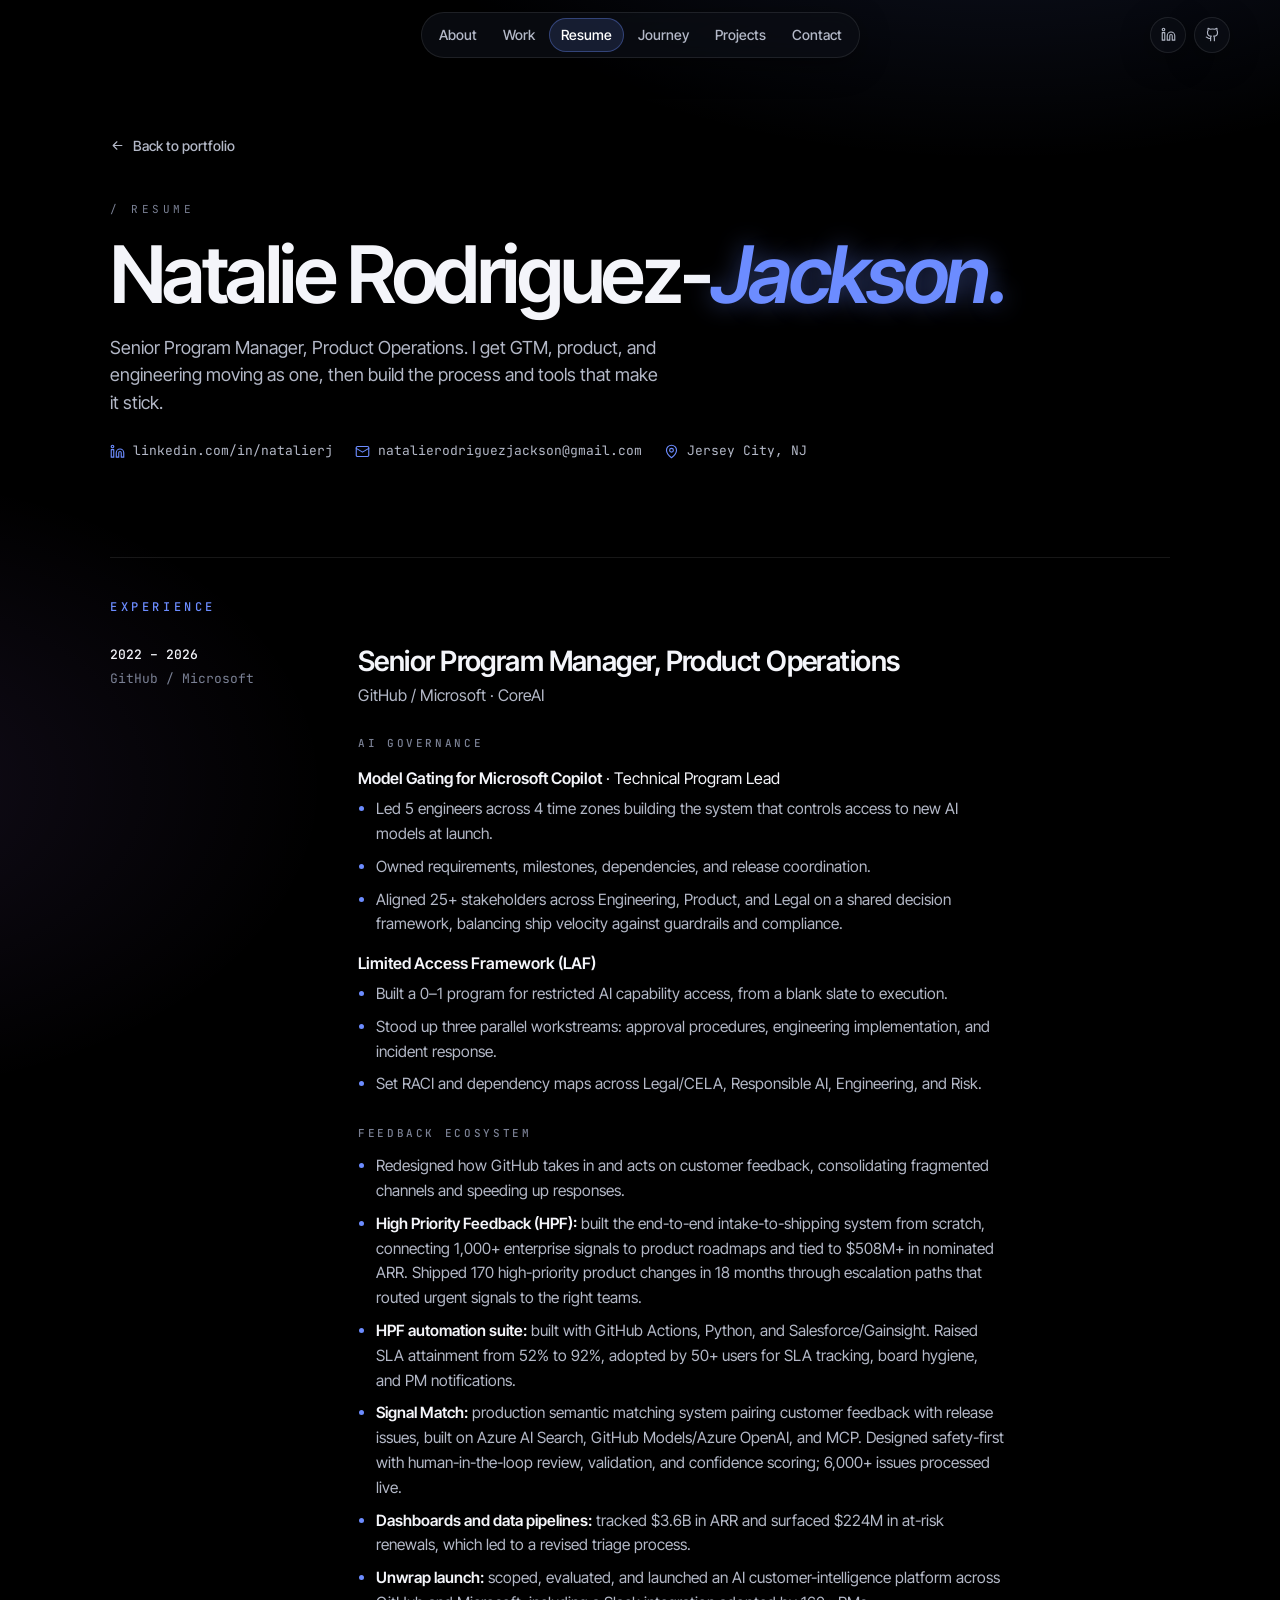
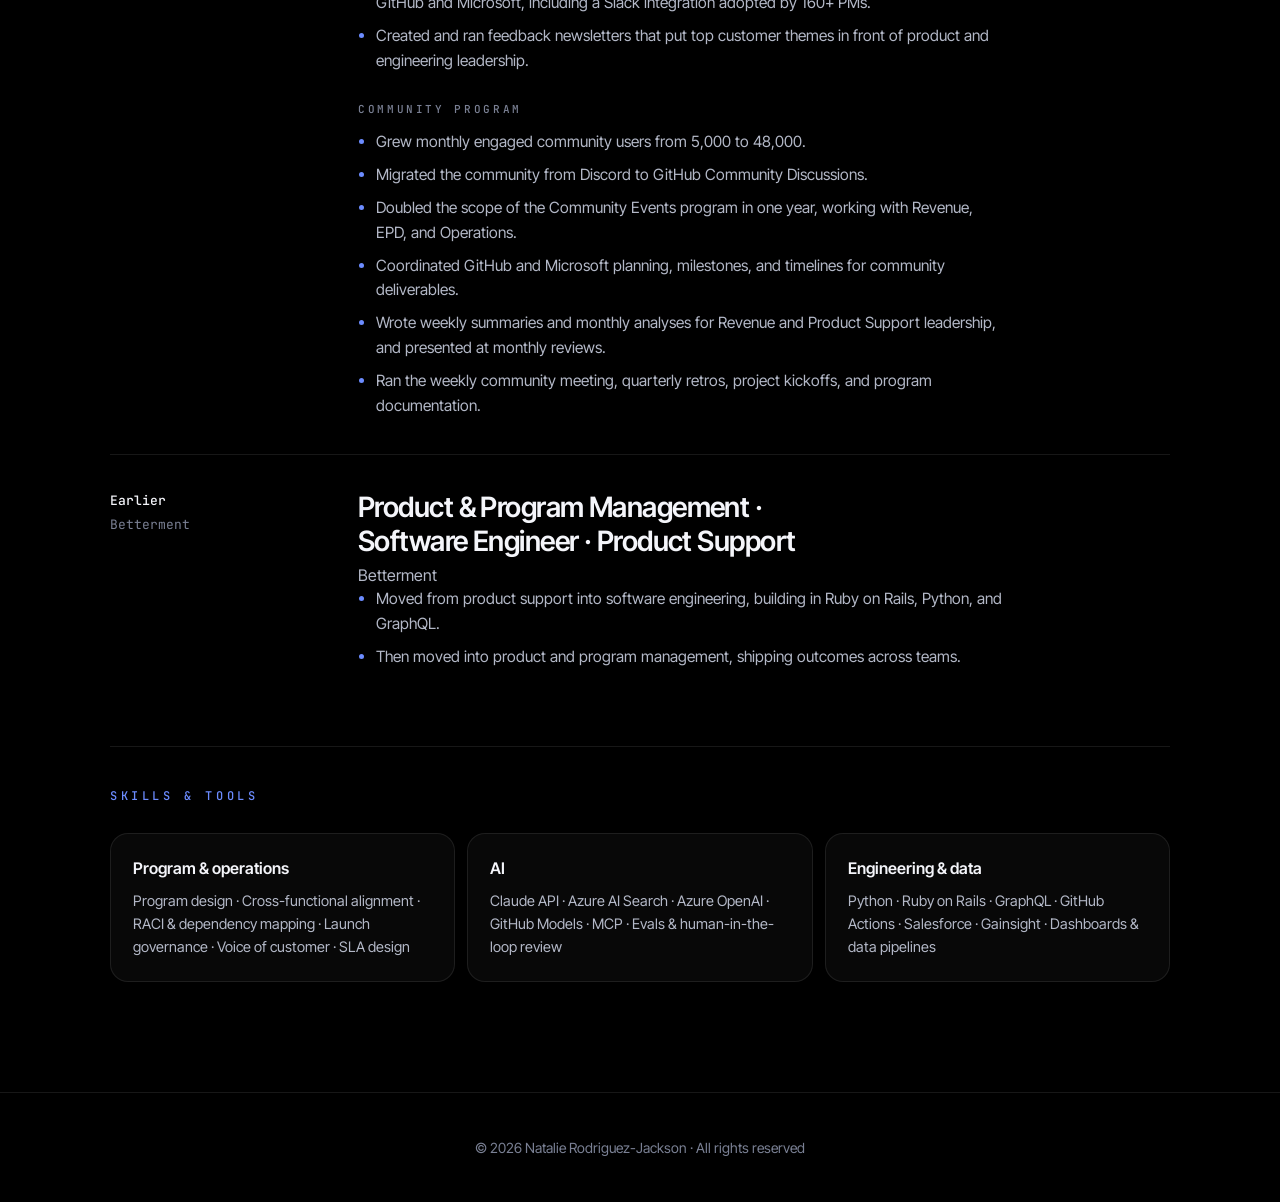
==== resume/index.html @ 5a4e08e5 "Add resume page Co-Authored-By: Claude Opus 5.5 <noreply@anthropic.com>" ====
<!doctype html>
<html lang="en">
<head>
  <meta charset="utf-8">
  <meta name="viewport" content="width=device-width, initial-scale=1, viewport-fit=cover">
  <title>Resume · Natalie Rodriguez-Jackson</title>
  <meta name="description" content="Resume of Natalie Rodriguez-Jackson, Senior Program Manager, Product Operations.">
  <link rel="icon" href="data:image/svg+xml,%3Csvg xmlns='http://www.w3.org/2000/svg' viewBox='0 0 32 32'%3E%3Crect width='32' height='32' rx='8' fill='%230A0A0A'/%3E%3Ctext x='7' y='23' font-family='Arial' font-weight='700' font-size='18' fill='%23fff'%3En%3C/text%3E%3Ccircle cx='24' cy='21' r='2.6' fill='%236C8CFF'/%3E%3C/svg%3E">
  <link rel="preconnect" href="https://fonts.googleapis.com">
  <link rel="preconnect" href="https://fonts.gstatic.com" crossorigin>
  <link rel="stylesheet" href="https://fonts.googleapis.com/css2?family=Inter+Tight:ital,wght@0,400;0,500;0,600;1,500;1,600&family=JetBrains+Mono:wght@400;500&display=swap">
  <link rel="stylesheet" href="../assets/css/site.css?v=12">
</head>
<body>

<header class="top">
  <div class="row">
    <span class="top-spacer" aria-hidden="true"></span>
    <nav class="pill" aria-label="Site">
      <a href="../#about">About</a>
      <a href="../#services">Work</a>
      <a class="on" href="./">Resume</a>
      <a href="../#journey">Journey</a>
      <a href="../writing/">Projects</a>
      <a href="../#contact">Contact</a>
    </nav>
    <div class="socials">
      <a class="circ" href="https://www.linkedin.com/in/natalierj/" target="_blank" rel="noopener" aria-label="LinkedIn"><svg class="i" style="width:15px;height:15px"><use href="#i-li"/></svg></a>
      <a class="circ" href="https://github.com/natalie-jackson" target="_blank" rel="noopener" aria-label="GitHub"><svg class="i" style="width:15px;height:15px"><use href="#i-gh"/></svg></a>
    </div>
  </div>
</header>

<main class="wrap resume">
  <section class="page-head">
    <a class="back" href="../"><svg class="i"><use href="#i-right"/></svg>Back to portfolio</a>
    <span class="eyebrow">/ Resume</span>
    <h1 class="page-title" style="margin-top:18px">Natalie Rodriguez-<em>Jackson.</em></h1>
    <p class="page-sub">Senior Program Manager, Product Operations. I get GTM, product, and engineering moving as one, then build the process and tools that make it stick.</p>
    <div class="rv-contact">
      <a href="https://www.linkedin.com/in/natalierj/" target="_blank" rel="noopener"><svg class="i"><use href="#i-li"/></svg>linkedin.com/in/natalierj</a>
      <span><svg class="i"><use href="#i-mail"/></svg>natalierodriguezjackson@gmail.com</span>
      <span><svg class="i"><use href="#i-pin"/></svg>Jersey City, NJ</span>
    </div>
  </section>

  <section class="rv-sec">
    <h2 class="rv-h">Experience</h2>

    <article class="rv-job">
      <div class="rv-when"><b>2022 – 2026</b><span>GitHub / Microsoft</span></div>
      <div class="rv-body">
        <h3>Senior Program Manager, Product Operations</h3>
        <p class="rv-org">GitHub / Microsoft · CoreAI</p>

        <h4>AI governance</h4>
        <p class="rv-lead"><b>Model Gating for Microsoft Copilot</b> · Technical Program Lead</p>
        <ul>
          <li>Led 5 engineers across 4 time zones building the system that controls access to new AI models at launch.</li>
          <li>Owned requirements, milestones, dependencies, and release coordination.</li>
          <li>Aligned 25+ stakeholders across Engineering, Product, and Legal on a shared decision framework, balancing ship velocity against guardrails and compliance.</li>
        </ul>
        <p class="rv-lead"><b>Limited Access Framework (LAF)</b></p>
        <ul>
          <li>Built a 0–1 program for restricted AI capability access, from a blank slate to execution.</li>
          <li>Stood up three parallel workstreams: approval procedures, engineering implementation, and incident response.</li>
          <li>Set RACI and dependency maps across Legal/CELA, Responsible AI, Engineering, and Risk.</li>
        </ul>

        <h4>Feedback ecosystem</h4>
        <ul>
          <li>Redesigned how GitHub takes in and acts on customer feedback, consolidating fragmented channels and speeding up responses.</li>
          <li><b>High Priority Feedback (HPF):</b> built the end-to-end intake-to-shipping system from scratch, connecting 1,000+ enterprise signals to product roadmaps and tied to $508M+ in nominated ARR. Shipped 170 high-priority product changes in 18 months through escalation paths that routed urgent signals to the right teams.</li>
          <li><b>HPF automation suite:</b> built with GitHub Actions, Python, and Salesforce/Gainsight. Raised SLA attainment from 52% to 92%, adopted by 50+ users for SLA tracking, board hygiene, and PM notifications.</li>
          <li><b>Signal Match:</b> production semantic matching system pairing customer feedback with release issues, built on Azure AI Search, GitHub Models/Azure OpenAI, and MCP. Designed safety-first with human-in-the-loop review, validation, and confidence scoring; 6,000+ issues processed live.</li>
          <li><b>Dashboards and data pipelines:</b> tracked $3.6B in ARR and surfaced $224M in at-risk renewals, which led to a revised triage process.</li>
          <li><b>Unwrap launch:</b> scoped, evaluated, and launched an AI customer-intelligence platform across GitHub and Microsoft, including a Slack integration adopted by 160+ PMs.</li>
          <li>Created and ran feedback newsletters that put top customer themes in front of product and engineering leadership.</li>
        </ul>

        <h4>Community program</h4>
        <ul>
          <li>Grew monthly engaged community users from 5,000 to 48,000.</li>
          <li>Migrated the community from Discord to GitHub Community Discussions.</li>
          <li>Doubled the scope of the Community Events program in one year, working with Revenue, EPD, and Operations.</li>
          <li>Coordinated GitHub and Microsoft planning, milestones, and timelines for community deliverables.</li>
          <li>Wrote weekly summaries and monthly analyses for Revenue and Product Support leadership, and presented at monthly reviews.</li>
          <li>Ran the weekly community meeting, quarterly retros, project kickoffs, and program documentation.</li>
        </ul>
      </div>
    </article>

    <!-- TODO: add dates and details for the Betterment roles -->
    <article class="rv-job">
      <div class="rv-when"><b>Earlier</b><span>Betterment</span></div>
      <div class="rv-body">
        <h3>Product &amp; Program Management · Software Engineer · Product Support</h3>
        <p class="rv-org">Betterment</p>
        <ul>
          <li>Moved from product support into software engineering, building in Ruby on Rails, Python, and GraphQL.</li>
          <li>Then moved into product and program management, shipping outcomes across teams.</li>
        </ul>
      </div>
    </article>
  </section>

  <section class="rv-sec">
    <h2 class="rv-h">Skills &amp; tools</h2>
    <div class="rv-skills">
      <div><h5>Program &amp; operations</h5><p>Program design · Cross-functional alignment · RACI &amp; dependency mapping · Launch governance · Voice of customer · SLA design</p></div>
      <div><h5>AI</h5><p>Claude API · Azure AI Search · Azure OpenAI · GitHub Models · MCP · Evals &amp; human-in-the-loop review</p></div>
      <div><h5>Engineering &amp; data</h5><p>Python · Ruby on Rails · GraphQL · GitHub Actions · Salesforce · Gainsight · Dashboards &amp; data pipelines</p></div>
    </div>
  </section>
</main>

<footer>
  <div class="wrap">
    <span>© 2026 Natalie Rodriguez-Jackson · All rights reserved</span>
  </div>
</footer>

<script src="../assets/js/site.js?v=12"></script>
</body>
</html>
---- assets/css/site.css ----
/* =========================================================
   Natalie Rodriguez-Jackson — portfolio styles
   Look: dark + neon, matching the Journey tunnel. Black page,
   white type, dark glass cards, one neon-blue accent with glow,
   and a faint grid that echoes the tunnel lines.
   ========================================================= */

:root{
  --bg:#000000; --card:rgba(255,255,255,.035); --card-solid:#0B0D14; --ink:#F4F5FA; --ink2:#B3B8C7; --muted:#7A8094; --line:rgba(255,255,255,.09);
  --accent:#6C8CFF; --accent-soft:rgba(108,140,255,.14); --glow:rgba(108,140,255,.45);
  --sans:"Inter Tight", Inter, system-ui, -apple-system, "Segoe UI", sans-serif;
  --mono:"JetBrains Mono", ui-monospace, Menlo, Consolas, monospace;
  color-scheme:dark;
}

*{box-sizing:border-box}
html{scroll-behavior:smooth}
@media (prefers-reduced-motion: reduce){html{scroll-behavior:auto}*{animation:none!important;transition:none!important}}
body{background:var(--bg);color:var(--ink);font-family:var(--sans);font-size:16px;line-height:1.55;margin:0;-webkit-font-smoothing:antialiased}
img{max-width:100%}
[hidden]{display:none!important}
a{color:inherit;text-decoration:none}
a:focus-visible,button:focus-visible,input:focus-visible,textarea:focus-visible{outline:2px solid var(--accent);outline-offset:3px}
h1,h2,h3,h4,h5{margin:0;text-wrap:balance}
p{margin:0}
.wrap{max-width:1124px;margin:0 auto;padding-inline:clamp(16px,4vw,32px)}
.mono{font-family:var(--mono)}
svg.i{width:18px;height:18px;fill:none;stroke:currentColor;stroke-width:1.8;stroke-linecap:round;stroke-linejoin:round;flex:none}

/* ---------- Nav ---------- */
.top{position:fixed;inset-inline:0;top:0;z-index:50;padding-top:calc(env(safe-area-inset-top,0px) + 12px);pointer-events:none}
.top .row{max-width:1260px;margin:0 auto;padding-inline:clamp(16px,4vw,40px);display:flex;align-items:center;justify-content:space-between;gap:16px}
.top .row>*{pointer-events:auto}
.top-spacer{width:80px;flex:none}
.logo{font-weight:600;font-size:18px;letter-spacing:-.03em}
.logo b{color:var(--accent)}
.pill{display:flex;gap:2px;background:var(--card);border:1px solid var(--line);border-radius:999px;padding:5px;box-shadow:0 4px 18px rgba(0,0,0,.04)}
.pill a{font-size:14px;font-weight:500;color:var(--ink2);padding:6px 12px;border-radius:999px;transition:background .2s,color .2s}
.pill a:hover,.pill a.on{background:var(--accent-soft);color:var(--accent)}
.socials{display:flex;gap:8px}
.circ{width:36px;height:36px;border-radius:50%;background:var(--card);border:1px solid var(--line);display:grid;place-items:center;color:var(--ink2)}
.circ:hover{color:var(--accent)}
@media (max-width:900px){.pill{display:none}}

/* ---------- Hero ---------- */
.hero{padding-top:clamp(120px,16vh,170px);padding-bottom:clamp(64px,10vw,110px)}
.hero-meta{display:flex;justify-content:space-between;align-items:center;gap:12px;margin-bottom:clamp(28px,5vw,48px)}
.eyebrow{font-family:var(--mono);font-size:11px;letter-spacing:.32em;text-transform:uppercase;color:var(--muted)}
.chip{display:inline-flex;align-items:center;gap:8px;font-family:var(--mono);font-size:11px;color:var(--ink2);background:var(--card);border:1px solid var(--line);border-radius:999px;padding:6px 12px;font-variant-numeric:tabular-nums}
.chip .d{width:7px;height:7px;border-radius:50%;background:var(--accent)}
.hero-grid{display:grid;grid-template-columns:1fr 240px;gap:40px;align-items:center}
.hero-grid>*{min-width:0}
.big{font-weight:600;font-size:clamp(22px,6.4vw,84px);line-height:1;letter-spacing:-.045em;white-space:nowrap;margin-bottom:clamp(28px,4vw,48px)}
.big .dot{color:var(--accent)}
.lede{font-size:clamp(18px,1.7vw,21px);color:var(--ink2);max-width:44ch}
.lede u{text-decoration-color:var(--accent);text-decoration-thickness:2px;text-underline-offset:4px;color:var(--ink);font-weight:500}
.code{font-family:var(--mono);font-size:.8em;color:var(--accent);background:var(--accent-soft);border-radius:6px;padding:2px 7px}
.quote{font-style:italic;color:var(--muted);margin-top:20px;font-size:15px}
.ctas{display:flex;flex-wrap:wrap;gap:10px;margin-top:32px}
.btn{display:inline-flex;align-items:center;gap:8px;font:500 14px var(--sans);padding:12px 22px;border-radius:999px;border:1px solid var(--line);background:var(--card);color:var(--ink);cursor:pointer;transition:transform .2s,box-shadow .2s}
.btn:hover{transform:translateY(-2px)}
.btn.or{background:var(--accent);border-color:var(--accent);color:#fff;box-shadow:0 8px 22px var(--glow)}
.btn svg.i{width:15px;height:15px}

/* Photo: shows assets/img/headshot.jpg, or a placeholder if it's missing */
.photo{position:relative;border-radius:22px;overflow:hidden;background:#0E1018;border:1px solid var(--line);aspect-ratio:4/5;max-width:100%;display:grid;place-items:center;box-shadow:0 20px 50px rgba(0,0,0,.08)}
.photo img{position:absolute;inset:0;width:100%;height:100%;object-fit:cover;display:block}
.photo .ph{display:grid;justify-items:center;gap:8px;color:var(--muted);font-family:var(--mono);font-size:11px;letter-spacing:.08em;text-transform:uppercase;text-align:center;padding:16px}
.photo .ph svg{width:34px;height:34px;stroke-width:1.4}
.hero .photo{transform:rotate(2deg)}
.photo-wrap{position:relative}
.tagloc{position:absolute;left:-10px;bottom:16px;font-family:var(--mono);font-size:11px;color:var(--muted);background:var(--card);border:1px solid var(--line);border-radius:10px;padding:7px 11px;box-shadow:0 6px 16px rgba(0,0,0,.06);transform:rotate(-2deg)}
.tagloc b{color:var(--ink);font-weight:500}
@media (max-width:760px){.hero-grid{grid-template-columns:1fr}.hero .photo-wrap{max-width:220px}}

/* ---------- Company strip ---------- */
.strip{border-top:1px solid var(--line);border-bottom:1px solid var(--line);padding-block:26px}
.strip .wrap{display:grid;grid-template-columns:auto 1fr;gap:32px;align-items:center}
.strip .cos{display:flex;flex-wrap:wrap;gap:16px 44px;align-items:flex-end}
.co{display:grid;gap:2px}
.co .n{font-weight:600;font-size:clamp(24px,3vw,34px);letter-spacing:-.03em;line-height:1}
.co .t{font-family:var(--mono);font-size:10px;letter-spacing:.14em;text-transform:uppercase;color:var(--accent);min-height:14px}
@media (max-width:640px){.strip .wrap{grid-template-columns:1fr;gap:14px}}

/* ---------- Section scaffolding ---------- */
section.sec{padding-block:clamp(72px,10vw,120px)}
.shead{display:flex;align-items:center;gap:16px;padding-bottom:14px;border-bottom:1px solid var(--line);margin-bottom:28px}
.shead span{font-family:var(--mono);font-size:11px;letter-spacing:.3em;text-transform:uppercase;white-space:nowrap}
.shead span i{font-style:normal;color:var(--muted);letter-spacing:.1em}
.shead::after{content:"";flex:1;height:1px;background:var(--line)}
.h2{font-weight:600;font-size:clamp(36px,5vw,60px);line-height:1.02;letter-spacing:-.035em;max-width:16ch;margin-bottom:clamp(32px,5vw,52px)}
.h2 em{color:var(--accent);font-style:italic}
.card{background:var(--card);border:1px solid var(--line);border-radius:22px}

/* ---------- About ---------- */
.typer{font-weight:600;font-size:clamp(40px,6vw,64px);letter-spacing:-.035em;line-height:1.05;margin-bottom:clamp(28px,4vw,44px);min-height:1.1em}
.typer .w{color:var(--accent)}
.typer .caret{display:inline-block;width:3px;height:.9em;background:var(--accent);opacity:.6;margin-left:4px;vertical-align:-.08em;animation:blink 1s steps(1) infinite}
@keyframes blink{50%{opacity:0}}
.about{display:grid;grid-template-columns:minmax(0,364px) 1fr;gap:16px}
.about>*{min-width:0}
.about .pcard{padding:14px}
.about .pcard .photo{aspect-ratio:3/4;box-shadow:none;border-radius:16px;height:100%}
.about .right{display:grid;gap:16px;grid-template-rows:1fr auto}
.hello{padding:clamp(24px,3vw,36px);display:grid;gap:20px;align-content:start}
.hello p{font-size:clamp(18px,1.9vw,24px);color:var(--ink2);line-height:1.45}
.duo{display:grid;grid-template-columns:1fr 1fr;gap:16px}
.mini{padding:22px 24px;display:grid;gap:4px}
.mini .k{font-family:var(--mono);font-size:11px;letter-spacing:.3em;text-transform:uppercase;color:var(--muted);margin-bottom:10px}
.mini .ic{color:var(--muted);margin-bottom:10px}
.mini h4{font-size:22px;font-weight:600;letter-spacing:-.02em}
.mini p{font-size:14px;color:var(--muted)}
@media (max-width:800px){.about{grid-template-columns:1fr}.about .pcard{max-width:340px}}
@media (max-width:480px){.duo{grid-template-columns:1fr}}

/* ---------- Highlights ---------- */
.stats{display:grid;grid-template-columns:repeat(4,minmax(0,1fr));gap:12px}
.stat{padding:28px 26px 30px}
.stat .n{font-weight:600;font-size:clamp(32px,3.1vw,46px);white-space:nowrap;letter-spacing:-.05em;line-height:1;margin-bottom:24px;font-variant-numeric:tabular-nums}
.stat h5{font-size:15px;font-weight:500;letter-spacing:0;margin-bottom:4px}
.stat p{font-size:13.5px;color:var(--muted)}
@media (max-width:900px){.stats{grid-template-columns:repeat(2,minmax(0,1fr))}}
@media (max-width:460px){.stats{grid-template-columns:1fr}}

/* ---------- What I offer ---------- */
.grid3{display:grid;grid-template-columns:repeat(3,1fr);gap:12px}
.svc{padding:28px;display:grid;gap:12px;align-content:start;transition:transform .25s,box-shadow .25s}
.svc:hover{transform:translateY(-4px);box-shadow:0 18px 40px rgba(0,0,0,.06)}
.svc .tp{display:flex;justify-content:space-between;align-items:flex-start;margin-bottom:22px}
.ico{width:44px;height:44px;border-radius:12px;background:var(--accent-soft);color:var(--accent);display:grid;place-items:center}
.svc .num{font-family:var(--mono);font-size:12px;color:var(--muted)}
.svc h5{font-size:20px;font-weight:600;letter-spacing:-.02em}
.svc p{font-size:15px;color:var(--ink2)}
@media (max-width:900px){.grid3{grid-template-columns:1fr 1fr}}
@media (max-width:580px){.grid3{grid-template-columns:1fr}}

/* ---------- Expertise ---------- */
.skillbox{padding:clamp(22px,3vw,40px)}
.tabs{display:flex;flex-wrap:wrap;gap:8px;margin-bottom:28px}
.tabs button{font:500 14px var(--sans);padding:9px 16px;border-radius:999px;border:1px solid var(--line);background:var(--card);color:var(--ink);cursor:pointer}
.tabs button[aria-selected="true"]{background:var(--accent);border-color:var(--accent);color:#fff;box-shadow:0 6px 16px var(--glow)}
.bars{display:grid;grid-template-columns:1fr 1fr;gap:26px 48px}
.bar .l{display:flex;justify-content:space-between;align-items:baseline;margin-bottom:10px}
.bar .l span{font-size:16px}
.bar .l b{font-family:var(--mono);font-size:12px;font-weight:400;color:var(--muted)}
.bar .t{height:4px;border-radius:4px;background:rgba(255,255,255,.08);overflow:hidden}
.bar .f{height:100%;background:var(--accent);border-radius:4px;width:0;transition:width 1s cubic-bezier(.2,.8,.2,1)}
@media (max-width:640px){.bars{grid-template-columns:1fr}}

/* ---------- Journey tunnel ---------- */
.journey{position:relative;height:600vh;background:#000;color:#fff;--jc:#5C89FF}
.stage{position:sticky;top:0;height:100vh;height:100dvh;overflow:hidden}
.stage canvas{position:absolute;inset:0;width:100%;height:100%;display:block}
.jhud{position:absolute;inset-inline:0;top:calc(env(safe-area-inset-top,0px) + 70px);padding-inline:clamp(16px,2.5vw,32px);display:flex;justify-content:space-between;align-items:flex-start;gap:16px;z-index:2}
.jhud .l .a{font-family:var(--mono);font-size:11px;letter-spacing:.32em;text-transform:uppercase;color:rgba(255,255,255,.6)}
.jhud .l .b{font-family:var(--mono);font-size:11px;letter-spacing:.24em;text-transform:uppercase;color:var(--jc);margin-top:6px;transition:color .5s}
.jhud .r{text-align:right;font-family:var(--mono)}
.jhud .r .a{font-size:11px;letter-spacing:.32em;color:rgba(255,255,255,.6)}
.jhud .r .b{font-size:20px;color:var(--jc);transition:color .5s;font-variant-numeric:tabular-nums}
.jhud .r .b i{font-style:normal;color:rgba(255,255,255,.4)}
.prog{position:absolute;inset-inline:clamp(16px,2.5vw,32px);top:calc(env(safe-area-inset-top,0px) + 128px);display:flex;gap:4px;z-index:2}
.prog span{flex:1;height:2px;background:rgba(255,255,255,.12);border-radius:2px;overflow:hidden}
.prog span i{display:block;height:100%;width:0;background:var(--jc);transition:background .5s}
.chap{position:absolute;inset:0;display:grid;place-items:center;text-align:center;padding:120px 20px 80px;z-index:2;pointer-events:none}
.chap .in{opacity:0;transform:translateY(24px) scale(.97);transition:opacity .6s,transform .6s;display:grid;justify-items:center;gap:14px;max-width:760px}
.chap.on .in{opacity:1;transform:none;pointer-events:auto}
.chap .when{font-family:var(--mono);font-size:12px;letter-spacing:.32em;text-transform:uppercase;color:var(--jc)}
.chap h3{font-weight:600;font-size:clamp(48px,10vw,120px);line-height:.95;letter-spacing:-.045em;text-shadow:0 0 40px rgba(0,0,0,.6)}
.chap .role{font-size:clamp(18px,2.4vw,26px);font-weight:500;color:rgba(255,255,255,.92)}
.chap .meta{display:flex;gap:12px;align-items:center;font-size:14px;color:rgba(255,255,255,.65)}
.chap .desc{font-size:16px;color:rgba(255,255,255,.85);max-width:56ch}
.chap .tg{display:flex;flex-wrap:wrap;justify-content:center;gap:6px}
.chap .tg span{font-family:var(--mono);font-size:11px;color:var(--jc);border:1px solid var(--jc);border-radius:999px;padding:3px 10px;background:rgba(0,0,0,.4)}
.hint{position:absolute;left:50%;bottom:28px;transform:translateX(-50%);font-family:var(--mono);font-size:11px;letter-spacing:.4em;color:rgba(255,255,255,.4);z-index:2;text-align:center}
.jump{position:absolute;right:clamp(16px,2vw,24px);bottom:90px;z-index:3;display:grid;gap:6px;justify-items:end}
.jump .h{font-family:var(--mono);font-size:10px;letter-spacing:.3em;color:rgba(255,255,255,.45);margin-bottom:4px}
.jump button{all:unset;cursor:pointer;display:flex;align-items:center;gap:8px;font-family:var(--mono);font-size:11px;color:rgba(255,255,255,.45)}
.jump button::after{content:"";width:14px;height:1px;background:currentColor;transition:width .3s}
.jump button.on{color:#fff}
.jump button.on::after{width:28px;background:var(--jc)}
.jump button:focus-visible{outline:1px solid var(--jc);outline-offset:3px}
@media (max-width:640px){.jump{display:none}}

/* ---------- Writing & Lab ---------- */
.wtop{display:flex;justify-content:space-between;align-items:flex-end;gap:20px;flex-wrap:wrap;margin-bottom:28px}
.wtop .h2{margin-bottom:0}
.wtop .tabs{margin-bottom:0}
.posts{display:grid;grid-template-columns:repeat(3,1fr);gap:12px}
.post{padding:26px;display:flex;flex-direction:column;gap:14px;min-height:260px;transition:transform .25s,box-shadow .25s}
a.post:hover{transform:translateY(-4px);box-shadow:0 18px 40px rgba(0,0,0,.06)}
a.post:hover .go{background:var(--accent);color:#fff;border-color:var(--accent)}
.post .tp{display:flex;justify-content:space-between;align-items:center;gap:10px}
.kind{font-family:var(--mono);font-size:11px;letter-spacing:.14em;text-transform:uppercase;color:var(--accent);background:var(--accent-soft);border-radius:999px;padding:4px 10px}
.post .date{font-family:var(--mono);font-size:11px;color:var(--muted)}
.post h5{font-size:21px;font-weight:600;letter-spacing:-.02em;line-height:1.2}
.post p{font-size:15px;color:var(--ink2);flex:1}
.post .bt{display:flex;justify-content:space-between;align-items:center;gap:10px;padding-top:14px;border-top:1px solid var(--line)}
.post .meta{display:flex;gap:8px;align-items:center;font-family:var(--mono);font-size:11px;color:var(--muted)}
.live{display:inline-flex;align-items:center;gap:6px;color:#1F8A55}
.live::before{content:"";width:6px;height:6px;border-radius:50%;background:#2E9E62;box-shadow:0 0 0 3px rgba(46,158,98,.18)}
.go{width:34px;height:34px;border-radius:50%;border:1px solid var(--line);display:grid;place-items:center;transition:background .2s,color .2s}
.go svg.i{width:14px;height:14px}
.post.soon{background:transparent;border-style:dashed}
.post.soon h5{color:var(--ink2)}
.post.soon .kind{background:transparent;border:1px solid var(--line);color:var(--muted)}
.wmore{display:flex;justify-content:flex-end;margin-top:20px}
.wmore a{font-weight:500;font-size:15px;display:inline-flex;align-items:center;gap:6px;border-bottom:1px solid var(--accent);padding-bottom:2px}
.empty{padding:32px;text-align:center;color:var(--muted);grid-column:1/-1}
@media (max-width:900px){.posts{grid-template-columns:1fr 1fr}}
@media (max-width:580px){.posts{grid-template-columns:1fr}}

/* ---------- Hobbies ---------- */
.hob{display:grid;grid-template-columns:repeat(4,1fr);gap:12px}
.hb{padding:24px;display:grid;gap:10px;align-content:start;transition:transform .25s}
.hb .ic{color:var(--muted);margin-bottom:12px}
.hb span{font-size:17px;font-weight:600;letter-spacing:-.01em}
.hb p{font-size:14px;color:var(--ink2);line-height:1.55}
.hb p em{color:var(--ink)}
.hb:hover{transform:translateY(-3px)}
.hb:hover .ic{color:var(--accent)}
@media (max-width:760px){.hob{grid-template-columns:1fr 1fr}}

/* ---------- Contact ---------- */
.ctop{font-weight:600;font-size:clamp(44px,7vw,84px);letter-spacing:-.045em;line-height:1;margin-bottom:18px}
.ctop em{color:var(--accent);font-style:italic}
.csub{font-size:17px;color:var(--ink2);margin-bottom:clamp(32px,4vw,48px)}
.grid2{display:grid;grid-template-columns:repeat(2,1fr);gap:12px}
@media (max-width:640px){.grid2{grid-template-columns:1fr}}
.cc{padding:24px 26px;display:grid;gap:4px;align-content:start}
.cc .tp{display:flex;justify-content:space-between;color:var(--muted);margin-bottom:22px}
.cc .tp .mono{font-size:12px}
.cc h5{font-size:18px;font-weight:600;letter-spacing:-.01em}
.cc small{font-size:12px;color:var(--muted)}
.cc .v{font-family:var(--mono);font-size:clamp(12px,1.25vw,15px);white-space:nowrap;margin-top:12px;overflow-wrap:anywhere;display:flex;gap:10px;align-items:center;justify-content:space-between}
.cc .v button{flex:none;white-space:nowrap;font:500 11px var(--sans);border:1px solid var(--line);border-radius:999px;padding:4px 10px;background:var(--card);cursor:pointer;color:var(--ink2)}
.cc .v button:hover{color:var(--accent)}
.form{margin-top:16px;padding:clamp(20px,3vw,40px);display:grid;gap:12px}
.form .two{display:grid;grid-template-columns:1fr 1fr;gap:12px}
.form input,.form textarea{width:100%;font:15px var(--sans);color:var(--ink);background:rgba(255,255,255,.04);border:1px solid var(--line);border-radius:12px;padding:13px 16px}
.form textarea{min-height:140px;resize:vertical}
.form .act{display:flex;justify-content:space-between;align-items:center;gap:12px;flex-wrap:wrap}
.form .msg{font-size:14px;color:var(--muted)}
@media (max-width:560px){.form .two{grid-template-columns:1fr}}

/* ---------- Footer ---------- */
footer{border-top:1px solid var(--line);padding-block:44px}
footer .wrap{display:flex;flex-wrap:wrap;justify-content:center;align-items:center;gap:16px;color:var(--muted);font-size:14px}
.totop{position:fixed;right:20px;bottom:calc(env(safe-area-inset-bottom,0px) + 20px);z-index:40;width:42px;height:42px;border-radius:50%;background:var(--card);border:1px solid var(--line);display:grid;place-items:center;box-shadow:0 6px 18px rgba(0,0,0,.08);color:var(--ink)}

/* =========================================================
   Writing pages (writing/index.html and individual posts)
   ========================================================= */
.page-head{padding-top:clamp(120px,15vh,160px);padding-bottom:clamp(36px,5vw,56px)}
.back{display:inline-flex;align-items:center;gap:8px;font-size:14px;font-weight:500;color:var(--ink2);margin-bottom:clamp(28px,4vw,44px)}
.back:hover{color:var(--accent)}
.back svg.i{width:15px;height:15px;transform:rotate(180deg)}
.page-title{font-weight:600;font-size:clamp(44px,7vw,88px);line-height:.98;letter-spacing:-.045em;max-width:18ch}
.page-title em{color:var(--accent);font-style:italic}
.page-sub{font-size:18px;color:var(--ink2);max-width:56ch;margin-top:20px}

.art-head{padding-top:clamp(120px,15vh,160px);padding-bottom:clamp(28px,4vw,44px);max-width:820px}
.art-meta{display:flex;flex-wrap:wrap;gap:10px 14px;align-items:center;font-family:var(--mono);font-size:12px;color:var(--muted);margin-bottom:22px}
.art-title{font-weight:600;font-size:clamp(38px,6vw,68px);line-height:1.02;letter-spacing:-.04em}
.art-dek{font-size:clamp(18px,2vw,22px);color:var(--ink2);margin-top:20px;max-width:46ch;line-height:1.45}
.draft-note{margin-top:24px;display:inline-flex;gap:8px;align-items:center;font-family:var(--mono);font-size:12px;color:var(--accent);background:var(--accent-soft);border-radius:10px;padding:8px 12px}

.prose{max-width:68ch;padding-bottom:clamp(64px,9vw,110px);border-top:1px solid var(--line);padding-top:clamp(28px,4vw,44px)}
.prose>*+*{margin-top:1.1em}
.prose p,.prose li{font-size:18px;line-height:1.72;color:var(--ink2)}
.prose h2{font-size:28px;font-weight:600;letter-spacing:-.025em;color:var(--ink);margin-top:2em}
.prose h3{font-size:21px;font-weight:600;letter-spacing:-.015em;color:var(--ink);margin-top:1.6em}
.prose strong{color:var(--ink);font-weight:600}
.prose a{color:var(--accent);border-bottom:1px solid currentColor}
.prose ul,.prose ol{padding-left:1.2em}
.prose li+li{margin-top:.4em}
.prose blockquote{margin-inline:0;border-left:3px solid var(--accent);padding:4px 0 4px 20px;font-style:italic}
.prose code{font-family:var(--mono);font-size:.85em;background:rgba(255,255,255,.08);border-radius:5px;padding:2px 6px}
.prose pre{background:#0B0D14;border:1px solid var(--line);color:#ECECEC;border-radius:14px;padding:18px 20px;overflow-x:auto;font-size:14px;line-height:1.6}
.prose pre code{background:none;padding:0;color:inherit}
.prose figure{margin-inline:0}
.prose figure img{border-radius:16px;border:1px solid var(--line)}
.prose figcaption{font-size:14px;color:var(--muted);margin-top:8px}
.prose .todo{font-family:var(--mono);font-size:13px;color:var(--accent);background:var(--accent-soft);border-radius:8px;padding:10px 14px}
.stack{display:flex;flex-wrap:wrap;gap:6px}
.stack span{font-family:var(--mono);font-size:12px;border:1px solid var(--line);background:var(--card);border-radius:999px;padding:4px 11px;color:var(--ink2)}

/* Live demo block, used inside posts */
.demo{max-width:none;padding:clamp(20px,3vw,32px);margin-block:2em}
.demo .dh{display:flex;justify-content:space-between;align-items:center;gap:10px;margin-bottom:16px;flex-wrap:wrap}
.demo .dh b{font-size:17px}
.demo textarea{width:100%;min-height:96px;font:16px var(--sans);color:var(--ink);background:rgba(255,255,255,.04);border:1px solid var(--line);border-radius:12px;padding:13px 16px;resize:vertical}
.demo .samples{display:flex;flex-wrap:wrap;gap:6px;margin:12px 0 16px}
.demo .samples button{font:500 13px var(--sans);border:1px solid var(--line);background:var(--bg);border-radius:999px;padding:6px 12px;cursor:pointer;color:var(--ink2);text-align:left}
.demo .samples button:hover{color:var(--accent);border-color:var(--accent)}
.results{display:grid;gap:8px;margin-top:18px}
.res{display:grid;grid-template-columns:auto 1fr auto;gap:6px 14px;align-items:center;padding:14px 16px;border:1px solid var(--line);border-radius:14px;background:var(--bg)}
.res>*{min-width:0}
.res .id{font-family:var(--mono);font-size:12px;color:var(--muted)}
.res .tt{font-weight:500}
.res .sc{font-family:var(--mono);font-size:13px;font-variant-numeric:tabular-nums}
.res .meter{grid-column:1/-1;height:4px;border-radius:4px;background:rgba(255,255,255,.08);overflow:hidden}
.res .meter i{display:block;height:100%;background:var(--accent);border-radius:4px}
.res.best{border-color:var(--accent);background:var(--card)}
.verdict{font-size:15px;color:var(--ink2);padding:12px 16px;border-radius:12px;background:var(--accent-soft)}
.demo .fine{font-size:13px;color:var(--muted);margin-top:14px}

.next{border-top:1px solid var(--line);padding-block:clamp(40px,6vw,64px)}
.next .wrap{display:flex;justify-content:space-between;gap:16px;flex-wrap:wrap;align-items:center}


/* =========================================================
   Dark + neon layer (matches the Journey tunnel)
   ========================================================= */
body{background:
  radial-gradient(1100px 620px at 78% -8%, rgba(108,140,255,.18), transparent 62%),
  radial-gradient(800px 520px at -12% 28%, rgba(176,124,255,.10), transparent 60%),
  var(--bg);
  background-repeat:no-repeat}
::selection{background:var(--accent);color:#fff}

/* Faint perspective grid behind the hero, fading out */
.hero{position:relative}
.hero::before{content:"";position:absolute;inset:0 calc(50% - 50vw);z-index:-1;pointer-events:none;
  background-image:linear-gradient(rgba(108,140,255,.09) 1px,transparent 1px),linear-gradient(90deg,rgba(108,140,255,.09) 1px,transparent 1px);
  background-size:64px 64px;
  -webkit-mask-image:radial-gradient(ellipse 70% 60% at 60% 40%,#000 20%,transparent 75%);
          mask-image:radial-gradient(ellipse 70% 60% at 60% 40%,#000 20%,transparent 75%)}

/* Glowing accents */
.big .dot,.h2 em,.ctop em,.typer .w,.page-title em{color:var(--accent);text-shadow:0 0 24px var(--glow)}
.typer .caret{box-shadow:0 0 12px var(--glow)}
.shead span i{color:var(--accent)}
.lede u{color:var(--ink)}

/* Nav and floating controls: dark glass */
.pill,.circ,.totop{background:rgba(12,14,22,.72);border-color:var(--line);-webkit-backdrop-filter:blur(14px);backdrop-filter:blur(14px);box-shadow:0 8px 30px rgba(0,0,0,.4)}
.pill a{color:var(--ink2)}
.pill a:hover,.pill a.on{color:#fff;background:var(--accent-soft);box-shadow:inset 0 0 0 1px rgba(108,140,255,.35)}
.circ{color:var(--ink2)}
.circ:hover{color:#fff;border-color:var(--accent);box-shadow:0 0 18px var(--glow)}
.totop{color:var(--ink)}

/* Cards: dark glass with a neon edge on hover */
.card{background:linear-gradient(180deg,rgba(255,255,255,.05),rgba(255,255,255,.02));border-color:var(--line);-webkit-backdrop-filter:blur(6px);backdrop-filter:blur(6px)}
.svc,.stat,.hb,.cc,a.post,.mini,.hello{transition:transform .25s,border-color .25s,box-shadow .25s}
.svc:hover,.stat:hover,.hb:hover,.cc:hover,a.post:hover{border-color:rgba(108,140,255,.55);box-shadow:0 0 0 1px rgba(108,140,255,.25),0 0 40px rgba(108,140,255,.18)}
.ico{background:var(--accent-soft);color:var(--accent);box-shadow:inset 0 0 0 1px rgba(108,140,255,.3),0 0 18px rgba(108,140,255,.2)}
.stat .n{background:linear-gradient(180deg,#fff,#AFC0FF);-webkit-background-clip:text;background-clip:text;color:transparent}
a.post:hover .go{background:var(--accent);border-color:var(--accent);color:#fff;box-shadow:0 0 18px var(--glow)}
.post.soon{background:transparent;border-style:dashed}

/* Buttons */
.btn{background:rgba(255,255,255,.04);border-color:var(--line);color:var(--ink)}
.btn:hover{border-color:rgba(108,140,255,.6);box-shadow:0 0 22px rgba(108,140,255,.25)}
.btn.or{background:var(--accent);border-color:var(--accent);color:#fff;box-shadow:0 0 0 1px rgba(255,255,255,.08) inset,0 8px 28px var(--glow)}
.btn.or:hover{box-shadow:0 0 0 1px rgba(255,255,255,.15) inset,0 10px 36px rgba(108,140,255,.65)}
.tabs button{background:rgba(255,255,255,.04);border-color:var(--line);color:var(--ink2)}
.tabs button:hover{color:#fff}
.tabs button[aria-selected="true"]{background:var(--accent);border-color:var(--accent);color:#fff}

/* Photos and tags */
.photo{border-color:var(--line);box-shadow:0 0 0 1px rgba(108,140,255,.18),0 30px 80px rgba(0,0,0,.6),0 0 60px rgba(108,140,255,.15)}
.about .pcard .photo{box-shadow:none}
.tagloc{background:var(--card-solid);border-color:var(--line);color:var(--muted);box-shadow:0 8px 24px rgba(0,0,0,.5)}
.tagloc b{color:var(--ink)}

/* Company strip and dividers */
.strip{border-color:var(--line);background:rgba(255,255,255,.015)}
.co .t{color:var(--accent)}
.kind{color:var(--accent);background:var(--accent-soft);box-shadow:inset 0 0 0 1px rgba(108,140,255,.25)}
.post.soon .kind{box-shadow:none}
.cc .v button{background:rgba(255,255,255,.05);border-color:var(--line);color:var(--ink2)}
.cc .v button:hover{color:#fff;border-color:var(--accent)}
footer{border-color:var(--line)}

/* Journey blends into the page edges */
.journey{background:#000}
.journey::before,.journey::after{content:"";position:absolute;left:0;right:0;height:120px;z-index:1;pointer-events:none}
.journey::before{top:0;background:linear-gradient(#000,transparent)}
.journey::after{bottom:0;background:linear-gradient(transparent,#000)}

/* Demo (Signal Match) */
.demo textarea{color:var(--ink)}
.demo .samples button{background:rgba(255,255,255,.04);color:var(--ink2)}
.res{background:rgba(255,255,255,.03)}
.res.best{background:rgba(108,140,255,.08);border-color:rgba(108,140,255,.55);box-shadow:0 0 24px rgba(108,140,255,.15)}
.res .meter i{box-shadow:0 0 10px var(--glow)}
.prose .todo{color:#AFC0FF}

/* ---------- Where I'm most useful ---------- */
.usub{font-size:clamp(17px,1.6vw,20px);color:var(--ink2);max-width:52ch;margin:calc(-1 * clamp(16px,3vw,32px)) 0 clamp(28px,4vw,44px)}
.useful{display:grid;grid-template-columns:repeat(2,minmax(0,1fr));gap:12px}
.uc{padding:clamp(24px,3vw,36px);display:flex;flex-direction:column;gap:14px;transition:transform .25s,border-color .25s,box-shadow .25s}
.uc:hover{border-color:rgba(108,140,255,.55);box-shadow:0 0 0 1px rgba(108,140,255,.25),0 0 40px rgba(108,140,255,.18)}
.uc .k{font-family:var(--mono);font-size:11px;letter-spacing:.24em;text-transform:uppercase;color:var(--accent)}
.uc h3{font-size:clamp(24px,2.4vw,30px);font-weight:600;letter-spacing:-.025em;line-height:1.15}
.uc p{font-size:16px;color:var(--ink2);flex:1}
.uc .proof{display:inline-flex;align-items:center;gap:10px;font-family:var(--mono);font-size:12px;color:var(--ink);padding-top:16px;border-top:1px solid var(--line)}
.uc .proof::before{content:"";width:7px;height:7px;border-radius:50%;background:var(--accent);box-shadow:0 0 10px var(--glow);flex:none}
@media (max-width:760px){.useful{grid-template-columns:1fr}}

/* ---------- Craft ---------- */
.cr{padding:28px;display:flex;flex-direction:column;gap:12px;transition:transform .25s,border-color .25s,box-shadow .25s}
.cr:hover{transform:translateY(-4px);border-color:rgba(108,140,255,.55);box-shadow:0 0 0 1px rgba(108,140,255,.25),0 0 40px rgba(108,140,255,.18)}
.cr .ico{margin-bottom:14px}
.cr h5{font-size:20px;font-weight:600;letter-spacing:-.02em}
.cr p{font-size:15px;color:var(--ink2)}

/* ---------- Resume page ---------- */
.resume{padding-bottom:clamp(64px,9vw,110px)}
.resume .page-title{white-space:nowrap;font-size:clamp(24px,6.2vw,84px);max-width:none}
.resume .page-head .eyebrow{display:block}
.rv-org+ul{margin-top:14px}
.rv-contact{display:flex;flex-wrap:wrap;gap:10px 22px;margin-top:24px;font-family:var(--mono);font-size:13px;color:var(--ink2)}
.rv-contact a,.rv-contact span{display:inline-flex;align-items:center;gap:8px}
.rv-contact a:hover{color:var(--accent)}
.rv-contact svg.i{width:15px;height:15px;color:var(--accent)}
.rv-sec{border-top:1px solid var(--line);padding-top:clamp(28px,4vw,40px);margin-top:clamp(28px,4vw,40px)}
.rv-h{font-family:var(--mono);font-size:12px;letter-spacing:.3em;text-transform:uppercase;color:var(--accent);font-weight:500;margin-bottom:28px}
.rv-job{display:grid;grid-template-columns:200px minmax(0,1fr);gap:clamp(16px,4vw,48px);padding-bottom:36px}
.rv-job+.rv-job{border-top:1px solid var(--line);padding-top:36px}
.rv-when{display:grid;gap:4px;align-content:start;font-family:var(--mono);font-size:13px;color:var(--muted)}
.rv-when b{color:var(--ink);font-weight:500}
.rv-body{max-width:72ch}
.rv-body h3{font-size:clamp(22px,2.4vw,28px);font-weight:600;letter-spacing:-.02em;line-height:1.2}
.rv-org{color:var(--ink2);margin-top:4px}
.rv-body h4{font-family:var(--mono);font-size:11px;letter-spacing:.24em;text-transform:uppercase;color:var(--muted);font-weight:500;margin:28px 0 12px}
.rv-lead{margin:14px 0 6px;color:var(--ink)}
.rv-body ul{margin:0;padding-left:1.1em;display:grid;gap:8px}
.rv-body li{color:var(--ink2);font-size:15.5px;line-height:1.6}
.rv-body li b,.rv-lead b{color:var(--ink);font-weight:600}
.rv-body li::marker{color:var(--accent)}
.rv-skills{display:grid;grid-template-columns:repeat(3,minmax(0,1fr));gap:12px}
.rv-skills>div{padding:22px;border:1px solid var(--line);border-radius:18px;background:rgba(255,255,255,.03)}
.rv-skills h5{font-size:16px;font-weight:600;margin-bottom:8px}
.rv-skills p{font-size:14.5px;color:var(--ink2);line-height:1.6}
@media (max-width:760px){.rv-job{grid-template-columns:1fr}.rv-skills{grid-template-columns:1fr}}
@media print{
  :root{--bg:#fff;--ink:#111;--ink2:#333;--muted:#555;--line:#ddd;--accent:#2b4fd8}
  body{background:#fff!important}
  .top,.totop,.back,footer,.hero::before{display:none!important}
  .page-head{padding-top:0}
  .page-title em{text-shadow:none}
  .rv-skills>div{background:none}
}
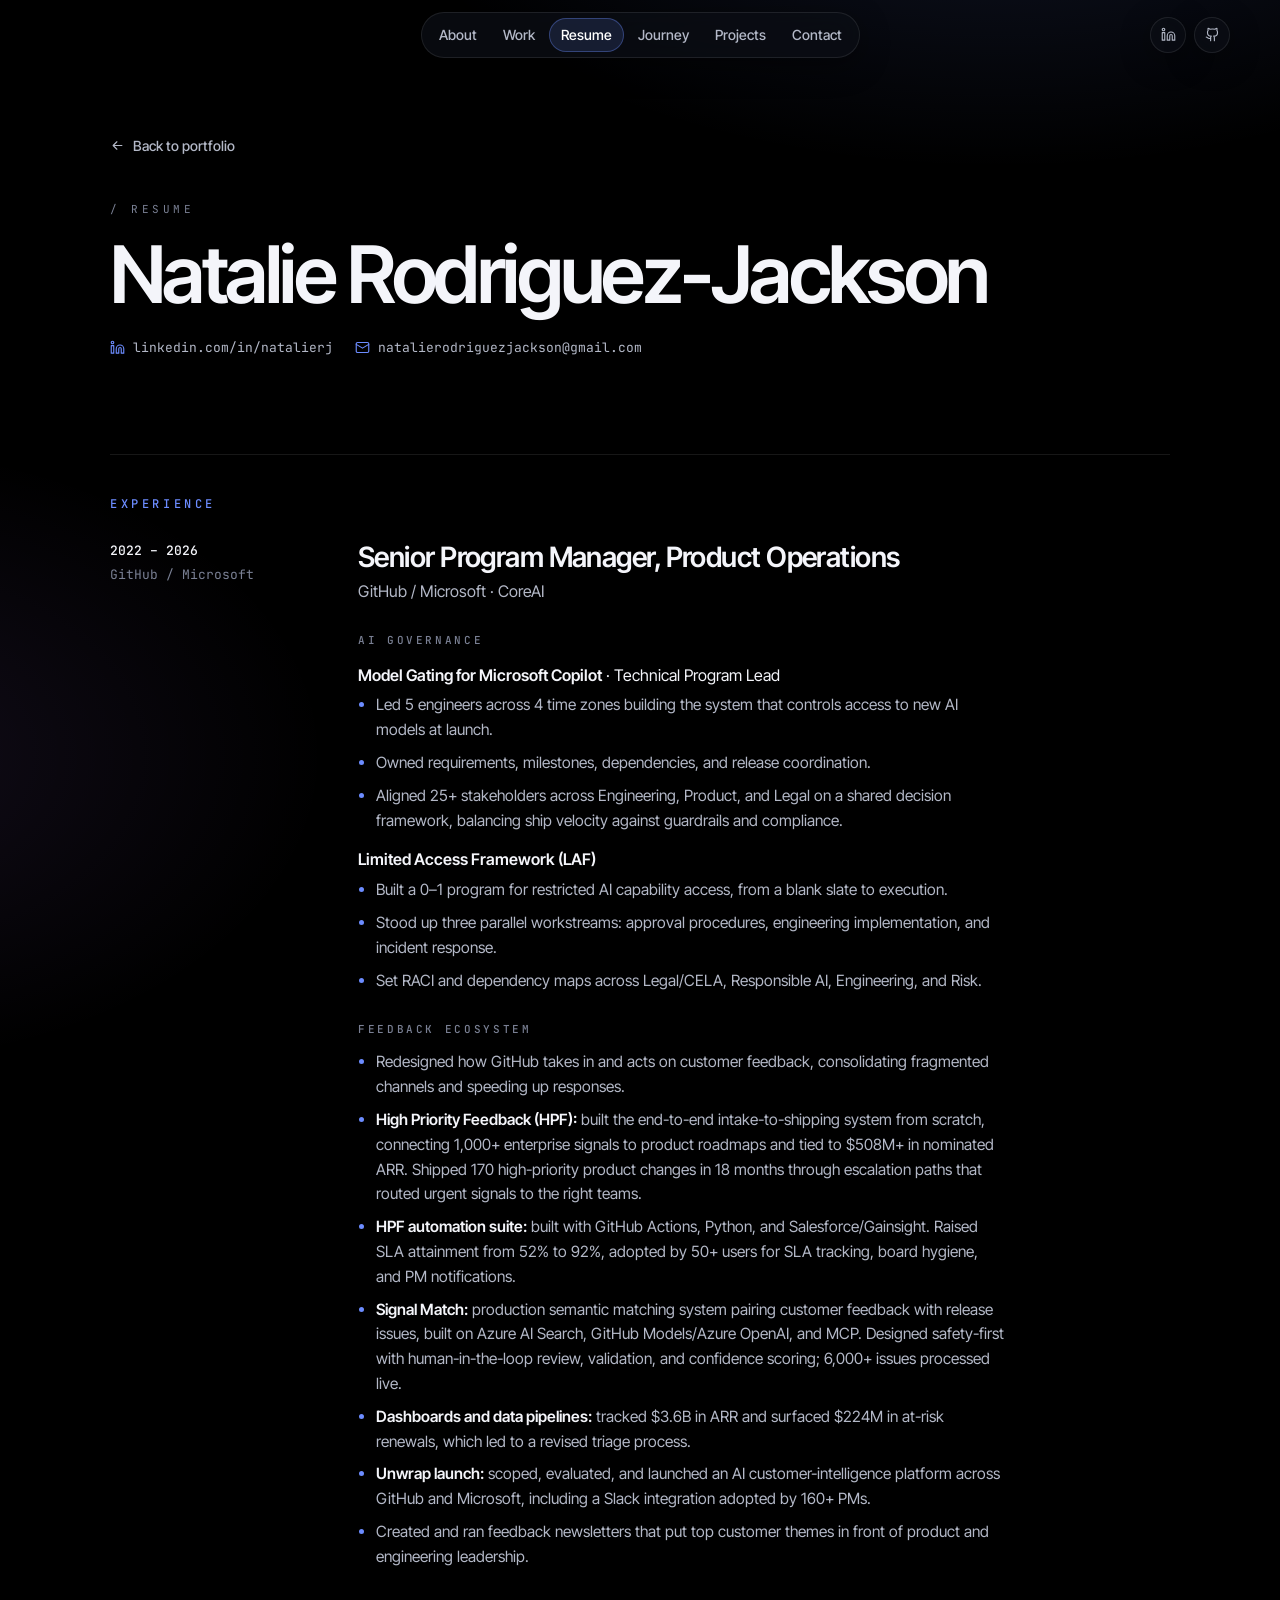
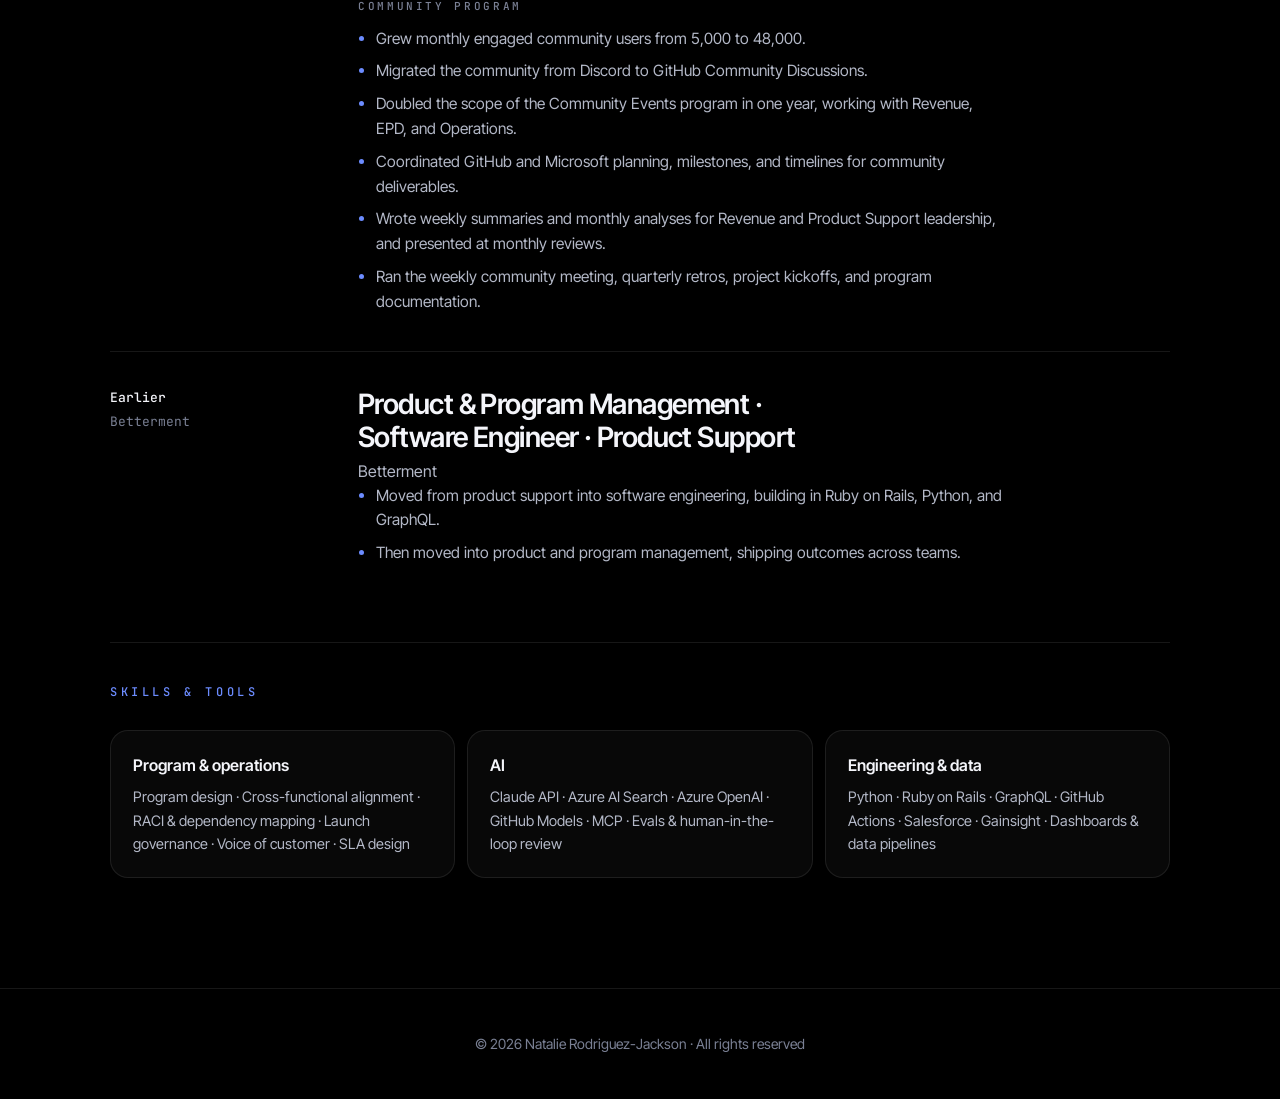
==== commit 50887e14: "Simplify resume header Co-Authored-By: Claude Opus 5.5 <noreply@anthropic.com>" ====
--- a/resume/index.html
+++ b/resume/index.html
@@ -35,12 +35,10 @@
   <section class="page-head">
     <a class="back" href="../"><svg class="i"><use href="#i-right"/></svg>Back to portfolio</a>
     <span class="eyebrow">/ Resume</span>
-    <h1 class="page-title" style="margin-top:18px">Natalie Rodriguez-<em>Jackson.</em></h1>
-    <p class="page-sub">Senior Program Manager, Product Operations. I get GTM, product, and engineering moving as one, then build the process and tools that make it stick.</p>
+    <h1 class="page-title" style="margin-top:18px">Natalie Rodriguez-Jackson</h1>
     <div class="rv-contact">
       <a href="https://www.linkedin.com/in/natalierj/" target="_blank" rel="noopener"><svg class="i"><use href="#i-li"/></svg>linkedin.com/in/natalierj</a>
       <span><svg class="i"><use href="#i-mail"/></svg>natalierodriguezjackson@gmail.com</span>
-      <span><svg class="i"><use href="#i-pin"/></svg>Jersey City, NJ</span>
     </div>
   </section>
 
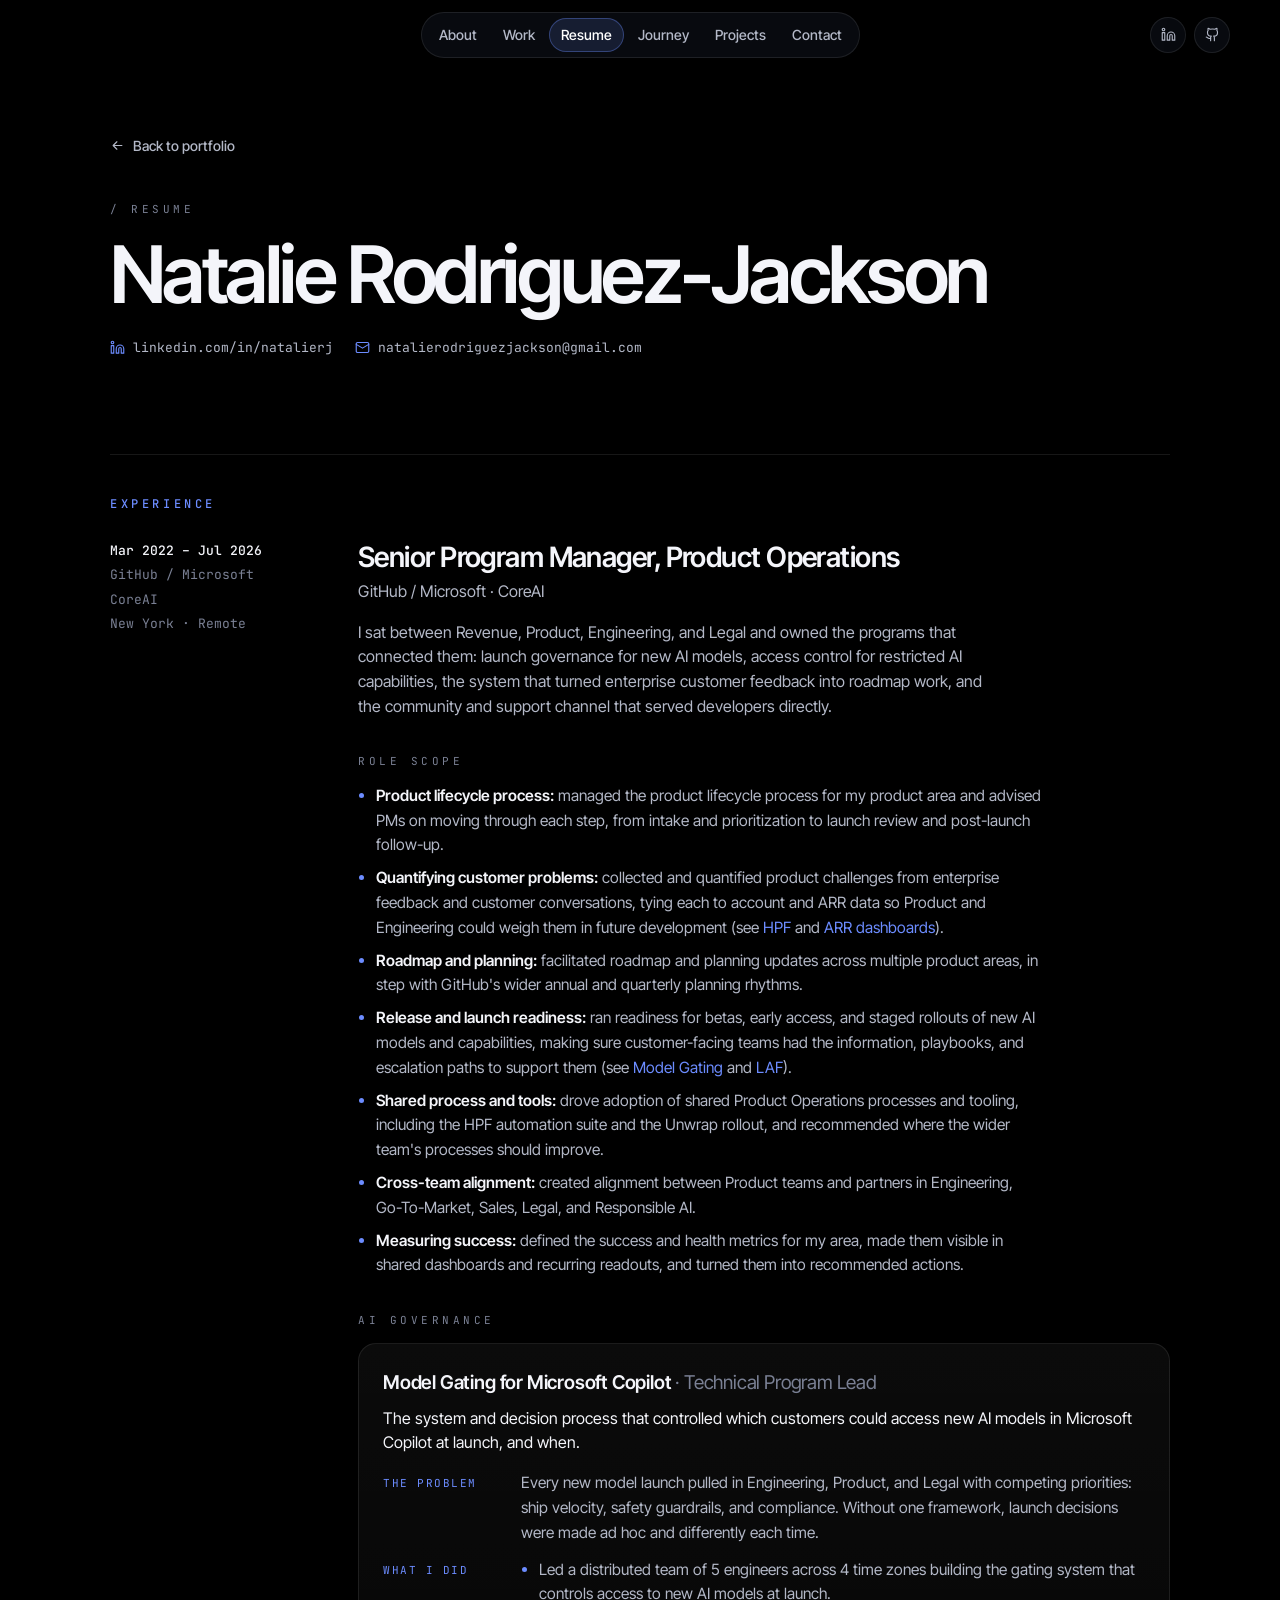
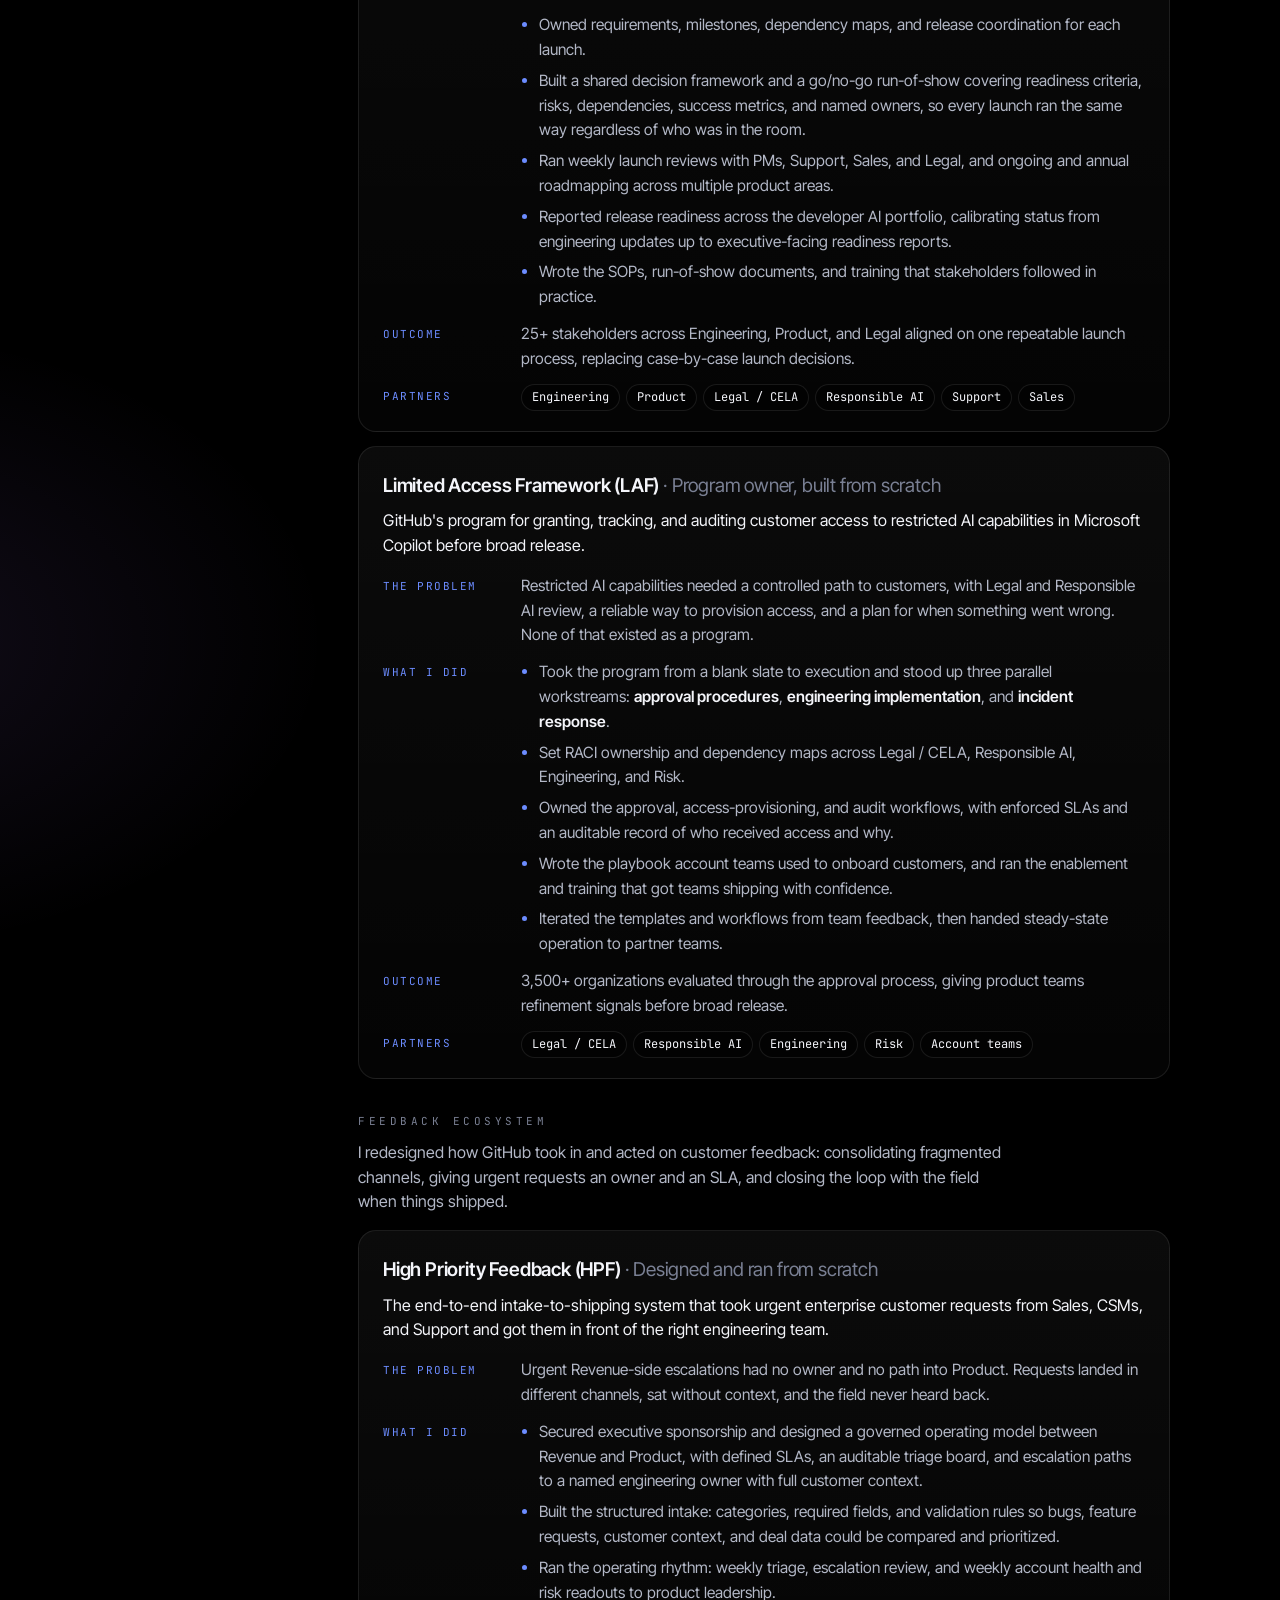
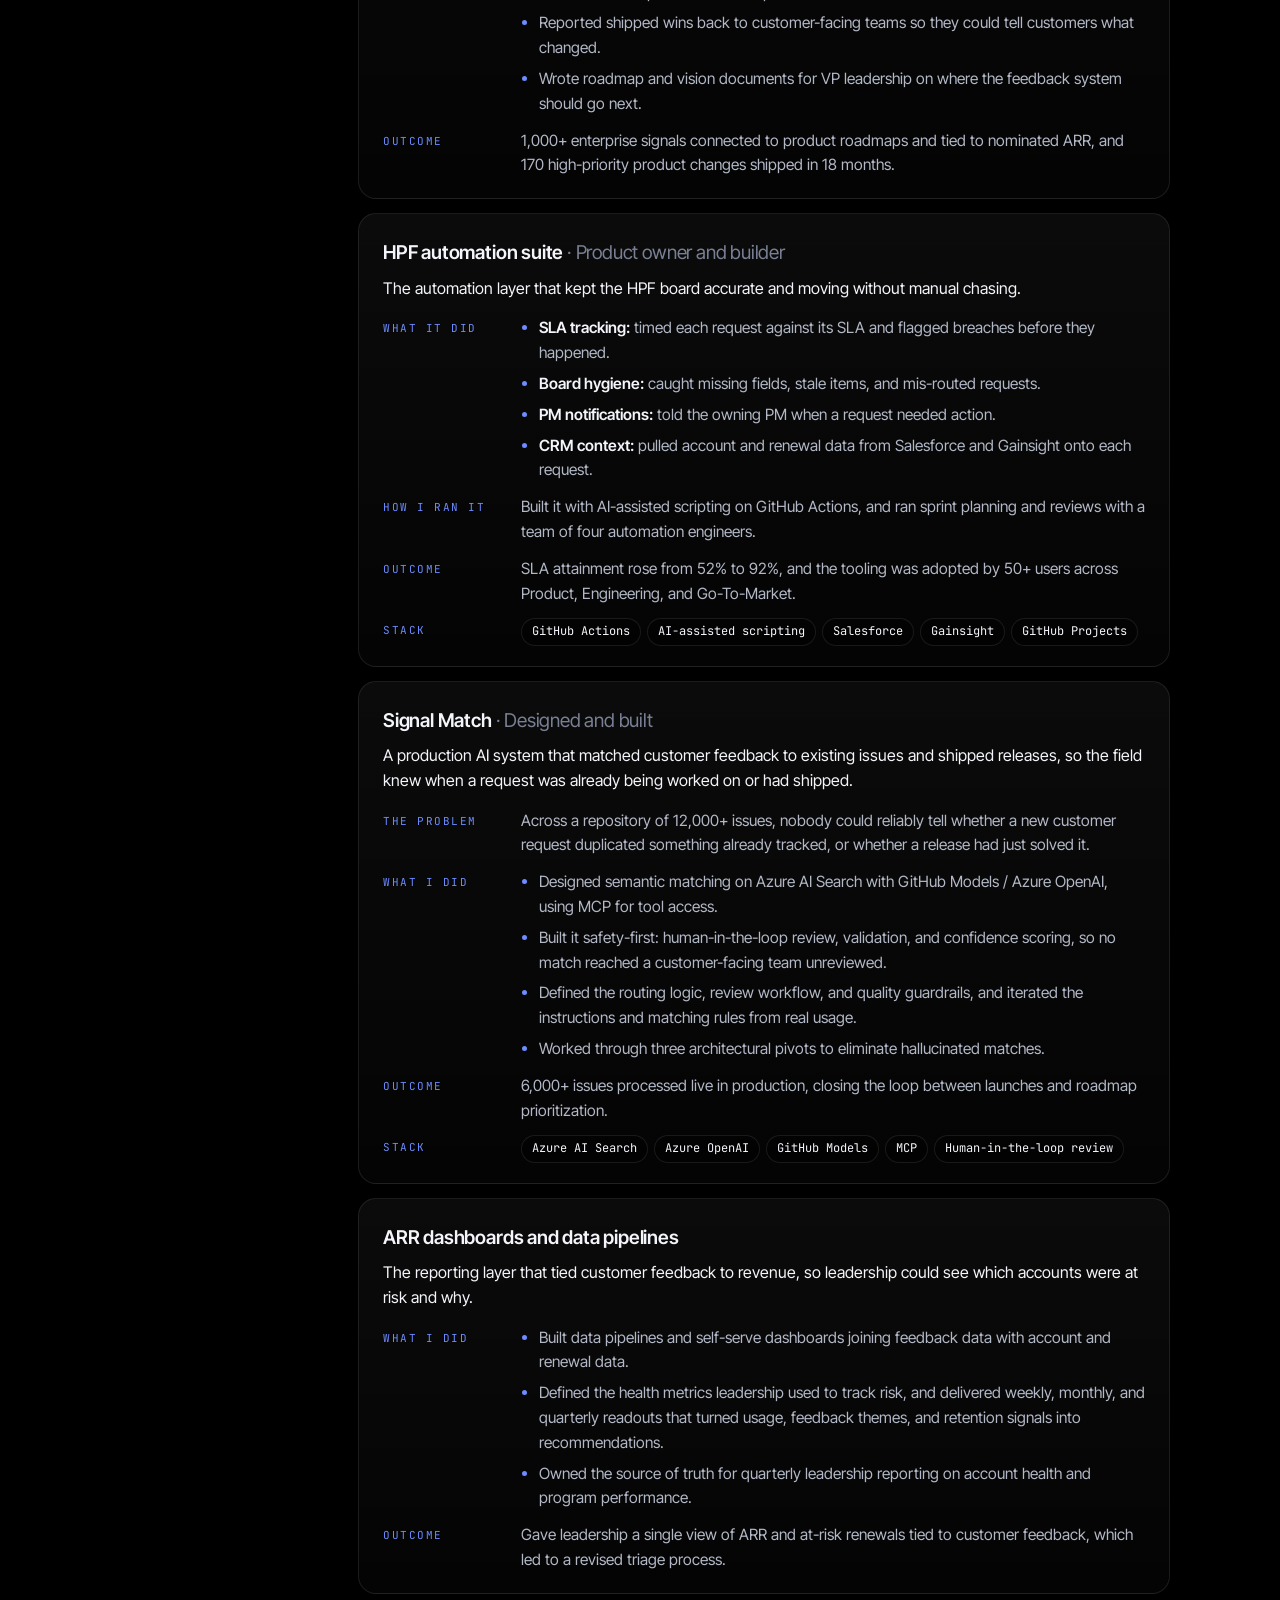
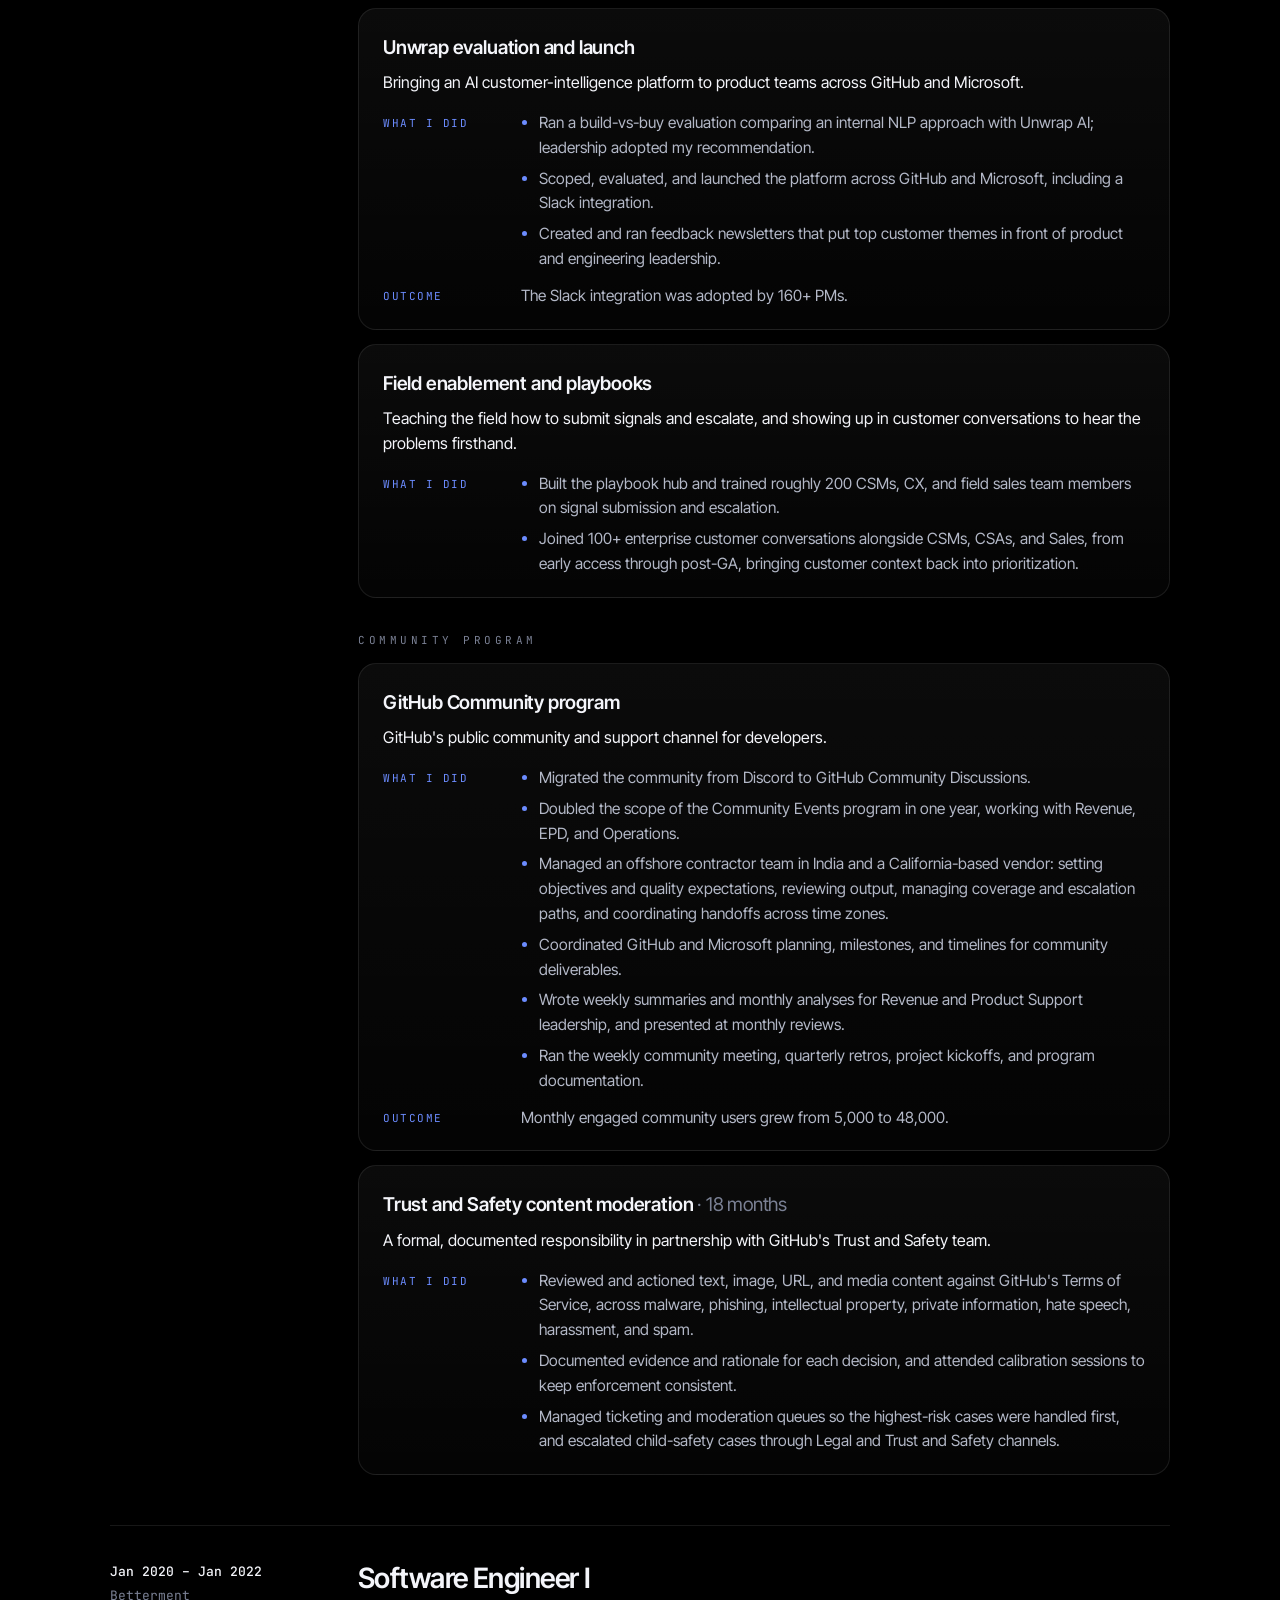
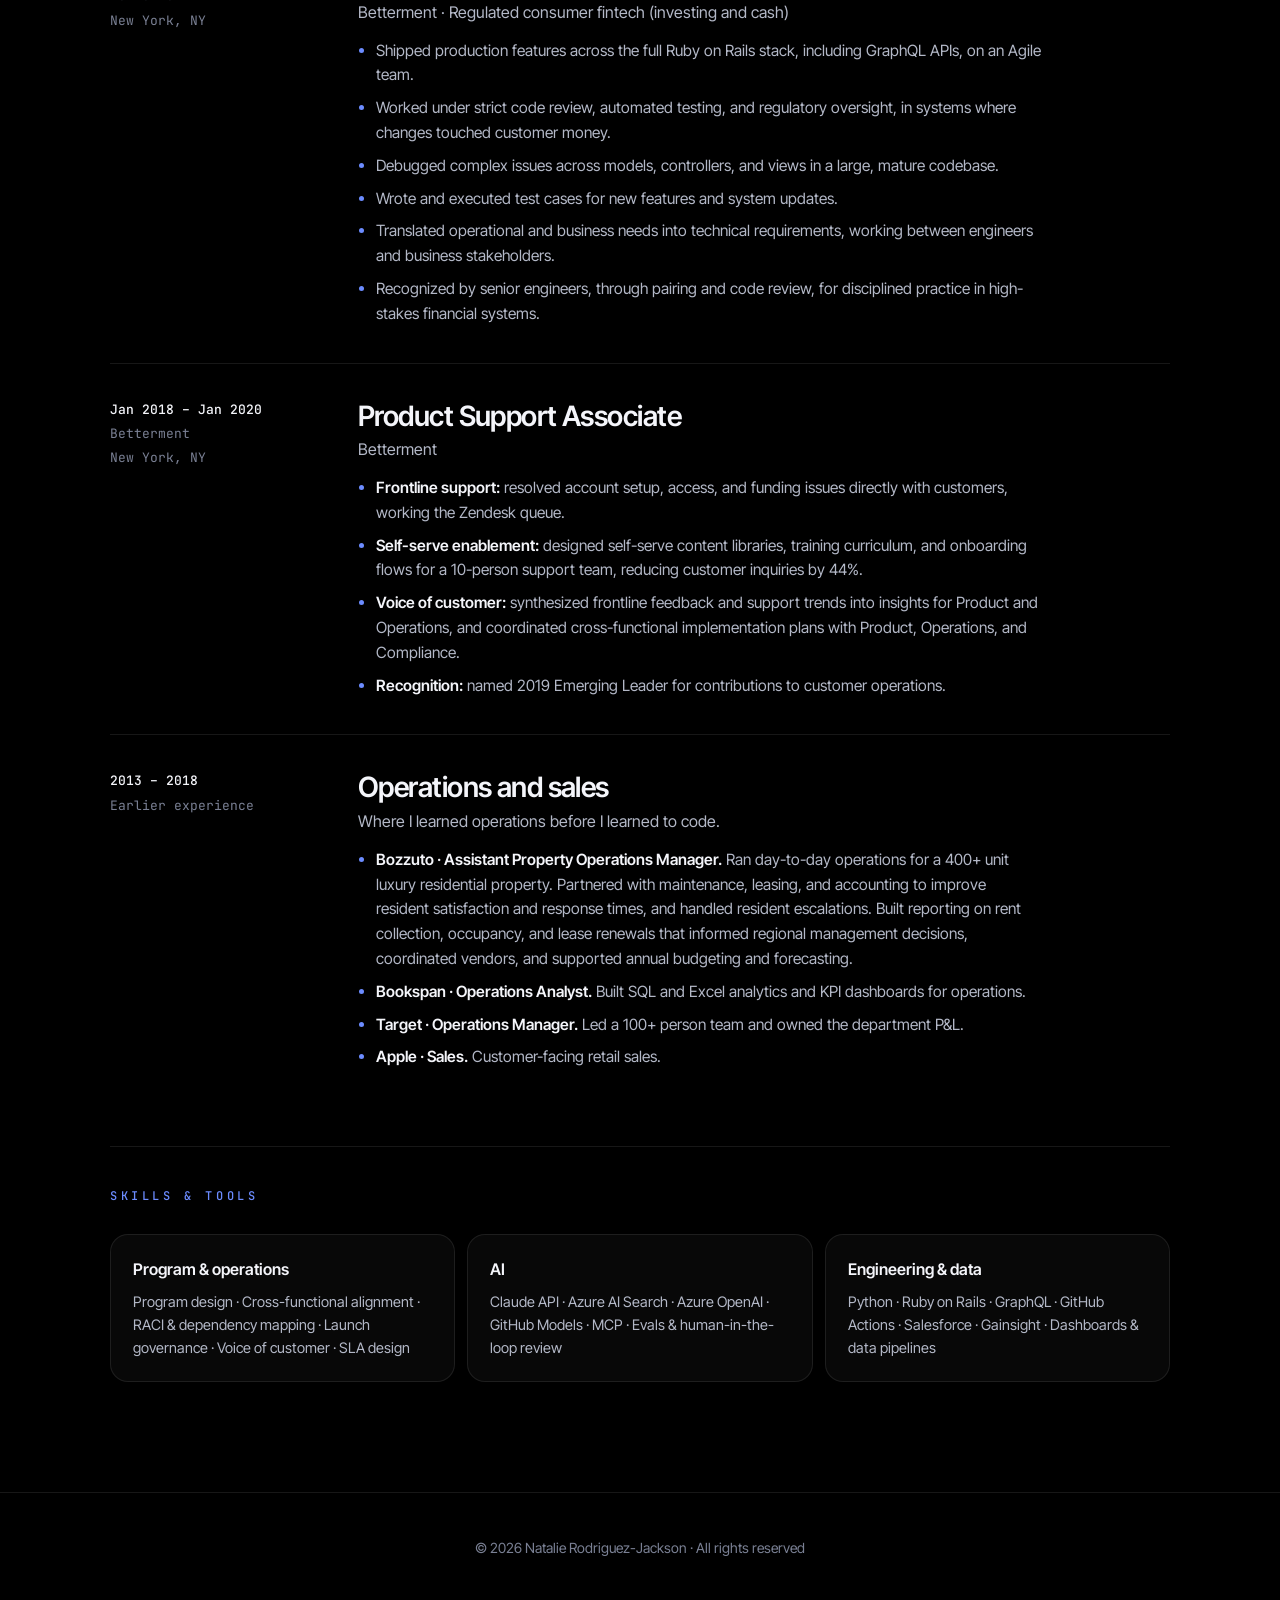
==== commit 45d34214: "Detailed resume experience Co-Authored-By: Claude Opus 5.5 <noreply@anthropic.com>" ====
--- a/resume/index.html
+++ b/resume/index.html
@@ -9,7 +9,7 @@
   <link rel="preconnect" href="https://fonts.googleapis.com">
   <link rel="preconnect" href="https://fonts.gstatic.com" crossorigin>
   <link rel="stylesheet" href="https://fonts.googleapis.com/css2?family=Inter+Tight:ital,wght@0,400;0,500;0,600;1,500;1,600&family=JetBrains+Mono:wght@400;500&display=swap">
-  <link rel="stylesheet" href="../assets/css/site.css?v=12">
+  <link rel="stylesheet" href="../assets/css/site.css?v=13">
 </head>
 <body>
 
@@ -42,61 +42,282 @@
     </div>
   </section>
 
-  <section class="rv-sec">
-    <h2 class="rv-h">Experience</h2>
-
+  <section class="rv-sec" aria-labelledby="exp">
+    <h2 class="rv-h" id="exp">Experience</h2>
+
+    <!-- GITHUB -->
     <article class="rv-job">
-      <div class="rv-when"><b>2022 – 2026</b><span>GitHub / Microsoft</span></div>
+      <div class="rv-when">
+        <div class="dates">Mar 2022 – Jul 2026</div>
+        <div>GitHub / Microsoft</div>
+        <div>CoreAI</div>
+        <div>New York · Remote</div>
+      </div>
       <div class="rv-body">
         <h3>Senior Program Manager, Product Operations</h3>
         <p class="rv-org">GitHub / Microsoft · CoreAI</p>
-
-        <h4>AI governance</h4>
-        <p class="rv-lead"><b>Model Gating for Microsoft Copilot</b> · Technical Program Lead</p>
-        <ul>
-          <li>Led 5 engineers across 4 time zones building the system that controls access to new AI models at launch.</li>
-          <li>Owned requirements, milestones, dependencies, and release coordination.</li>
-          <li>Aligned 25+ stakeholders across Engineering, Product, and Legal on a shared decision framework, balancing ship velocity against guardrails and compliance.</li>
+        <p class="rolesum">I sat between Revenue, Product, Engineering, and Legal and owned the programs that connected them: launch governance for new AI models, access control for restricted AI capabilities, the system that turned enterprise customer feedback into roadmap work, and the community and support channel that served developers directly.</p>
+
+        <div class="group">
+          <p class="eyebrow">Role scope</p>
+          <ul class="plain">
+            <li><strong>Product lifecycle process:</strong> managed the product lifecycle process for my product area and advised PMs on moving through each step, from intake and prioritization to launch review and post-launch follow-up.</li>
+            <li><strong>Quantifying customer problems:</strong> collected and quantified product challenges from enterprise feedback and customer conversations, tying each to account and ARR data so Product and Engineering could weigh them in future development (see <a href="#hpf">HPF</a> and <a href="#dashboards">ARR dashboards</a>).</li>
+            <li><strong>Roadmap and planning:</strong> facilitated roadmap and planning updates across multiple product areas, in step with GitHub's wider annual and quarterly planning rhythms.</li>
+            <li><strong>Release and launch readiness:</strong> ran readiness for betas, early access, and staged rollouts of new AI models and capabilities, making sure customer-facing teams had the information, playbooks, and escalation paths to support them (see <a href="#model-gating">Model Gating</a> and <a href="#laf">LAF</a>).</li>
+            <li><strong>Shared process and tools:</strong> drove adoption of shared Product Operations processes and tooling, including the HPF automation suite and the Unwrap rollout, and recommended where the wider team's processes should improve.</li>
+            <li><strong>Cross-team alignment:</strong> created alignment between Product teams and partners in Engineering, Go-To-Market, Sales, Legal, and Responsible AI.</li>
+            <li><strong>Measuring success:</strong> defined the success and health metrics for my area, made them visible in shared dashboards and recurring readouts, and turned them into recommended actions.</li>
+          </ul>
+        </div>
+
+        <!-- AI GOVERNANCE -->
+        <div class="group">
+          <p class="eyebrow">AI governance</p>
+
+          <div class="proj" id="model-gating">
+            <h4>Model Gating for Microsoft Copilot <em>· Technical Program Lead</em></h4>
+            <p class="what">The system and decision process that controlled which customers could access new AI models in Microsoft Copilot at launch, and when.</p>
+            <dl>
+              <dt>The problem</dt>
+              <dd>Every new model launch pulled in Engineering, Product, and Legal with competing priorities: ship velocity, safety guardrails, and compliance. Without one framework, launch decisions were made ad hoc and differently each time.</dd>
+              <dt>What I did</dt>
+              <dd><ul>
+                <li>Led a distributed team of 5 engineers across 4 time zones building the gating system that controls access to new AI models at launch.</li>
+                <li>Owned requirements, milestones, dependency maps, and release coordination for each launch.</li>
+                <li>Built a shared decision framework and a go/no-go run-of-show covering readiness criteria, risks, dependencies, success metrics, and named owners, so every launch ran the same way regardless of who was in the room.</li>
+                <li>Ran weekly launch reviews with PMs, Support, Sales, and Legal, and ongoing and annual roadmapping across multiple product areas.</li>
+                <li>Reported release readiness across the developer AI portfolio, calibrating status from engineering updates up to executive-facing readiness reports.</li>
+                <li>Wrote the SOPs, run-of-show documents, and training that stakeholders followed in practice.</li>
+              </ul></dd>
+              <dt>Outcome</dt>
+              <dd>25+ stakeholders across Engineering, Product, and Legal aligned on one repeatable launch process, replacing case-by-case launch decisions.</dd>
+              <dt>Partners</dt>
+              <dd><div class="chips"><span class="chip">Engineering</span><span class="chip">Product</span><span class="chip">Legal / CELA</span><span class="chip">Responsible AI</span><span class="chip">Support</span><span class="chip">Sales</span></div></dd>
+            </dl>
+          </div>
+
+          <div class="proj" id="laf">
+            <h4>Limited Access Framework (LAF) <em>· Program owner, built from scratch</em></h4>
+            <p class="what">GitHub's program for granting, tracking, and auditing customer access to restricted AI capabilities in Microsoft Copilot before broad release.</p>
+            <dl>
+              <dt>The problem</dt>
+              <dd>Restricted AI capabilities needed a controlled path to customers, with Legal and Responsible AI review, a reliable way to provision access, and a plan for when something went wrong. None of that existed as a program.</dd>
+              <dt>What I did</dt>
+              <dd><ul>
+                <li>Took the program from a blank slate to execution and stood up three parallel workstreams: <strong>approval procedures</strong>, <strong>engineering implementation</strong>, and <strong>incident response</strong>.</li>
+                <li>Set RACI ownership and dependency maps across Legal / CELA, Responsible AI, Engineering, and Risk.</li>
+                <li>Owned the approval, access-provisioning, and audit workflows, with enforced SLAs and an auditable record of who received access and why.</li>
+                <li>Wrote the playbook account teams used to onboard customers, and ran the enablement and training that got teams shipping with confidence.</li>
+                <li>Iterated the templates and workflows from team feedback, then handed steady-state operation to partner teams.</li>
+              </ul></dd>
+              <dt>Outcome</dt>
+              <dd>3,500+ organizations evaluated through the approval process, giving product teams refinement signals before broad release.</dd>
+              <dt>Partners</dt>
+              <dd><div class="chips"><span class="chip">Legal / CELA</span><span class="chip">Responsible AI</span><span class="chip">Engineering</span><span class="chip">Risk</span><span class="chip">Account teams</span></div></dd>
+            </dl>
+          </div>
+        </div>
+
+        <!-- FEEDBACK ECOSYSTEM -->
+        <div class="group">
+          <p class="eyebrow">Feedback ecosystem</p>
+          <p class="intro">I redesigned how GitHub took in and acted on customer feedback: consolidating fragmented channels, giving urgent requests an owner and an SLA, and closing the loop with the field when things shipped.</p>
+
+          <div class="proj" id="hpf">
+            <h4>High Priority Feedback (HPF) <em>· Designed and ran from scratch</em></h4>
+            <p class="what">The end-to-end intake-to-shipping system that took urgent enterprise customer requests from Sales, CSMs, and Support and got them in front of the right engineering team.</p>
+            <dl>
+              <dt>The problem</dt>
+              <dd>Urgent Revenue-side escalations had no owner and no path into Product. Requests landed in different channels, sat without context, and the field never heard back.</dd>
+              <dt>What I did</dt>
+              <dd><ul>
+                <li>Secured executive sponsorship and designed a governed operating model between Revenue and Product, with defined SLAs, an auditable triage board, and escalation paths to a named engineering owner with full customer context.</li>
+                <li>Built the structured intake: categories, required fields, and validation rules so bugs, feature requests, customer context, and deal data could be compared and prioritized.</li>
+                <li>Ran the operating rhythm: weekly triage, escalation review, and weekly account health and risk readouts to product leadership.</li>
+                <li>Reported shipped wins back to customer-facing teams so they could tell customers what changed.</li>
+                <li>Wrote roadmap and vision documents for VP leadership on where the feedback system should go next.</li>
+              </ul></dd>
+              <dt>Outcome</dt>
+              <dd>1,000+ enterprise signals connected to product roadmaps and tied to nominated ARR, and 170 high-priority product changes shipped in 18 months.</dd>
+            </dl>
+          </div>
+
+          <div class="proj" id="hpf-auto">
+            <h4>HPF automation suite <em>· Product owner and builder</em></h4>
+            <p class="what">The automation layer that kept the HPF board accurate and moving without manual chasing.</p>
+            <dl>
+              <dt>What it did</dt>
+              <dd><ul>
+                <li><strong>SLA tracking:</strong> timed each request against its SLA and flagged breaches before they happened.</li>
+                <li><strong>Board hygiene:</strong> caught missing fields, stale items, and mis-routed requests.</li>
+                <li><strong>PM notifications:</strong> told the owning PM when a request needed action.</li>
+                <li><strong>CRM context:</strong> pulled account and renewal data from Salesforce and Gainsight onto each request.</li>
+              </ul></dd>
+              <dt>How I ran it</dt>
+              <dd>Built it with AI-assisted scripting on GitHub Actions, and ran sprint planning and reviews with a team of four automation engineers.</dd>
+              <dt>Outcome</dt>
+              <dd>SLA attainment rose from 52% to 92%, and the tooling was adopted by 50+ users across Product, Engineering, and Go-To-Market.</dd>
+              <dt>Stack</dt>
+              <dd><div class="chips"><span class="chip">GitHub Actions</span><span class="chip">AI-assisted scripting</span><span class="chip">Salesforce</span><span class="chip">Gainsight</span><span class="chip">GitHub Projects</span></div></dd>
+            </dl>
+          </div>
+
+          <div class="proj" id="signal-match">
+            <h4>Signal Match <em>· Designed and built</em></h4>
+            <p class="what">A production AI system that matched customer feedback to existing issues and shipped releases, so the field knew when a request was already being worked on or had shipped.</p>
+            <dl>
+              <dt>The problem</dt>
+              <dd>Across a repository of 12,000+ issues, nobody could reliably tell whether a new customer request duplicated something already tracked, or whether a release had just solved it.</dd>
+              <dt>What I did</dt>
+              <dd><ul>
+                <li>Designed semantic matching on Azure AI Search with GitHub Models / Azure OpenAI, using MCP for tool access.</li>
+                <li>Built it safety-first: human-in-the-loop review, validation, and confidence scoring, so no match reached a customer-facing team unreviewed.</li>
+                <li>Defined the routing logic, review workflow, and quality guardrails, and iterated the instructions and matching rules from real usage.</li>
+                <li>Worked through three architectural pivots to eliminate hallucinated matches.</li>
+              </ul></dd>
+              <dt>Outcome</dt>
+              <dd>6,000+ issues processed live in production, closing the loop between launches and roadmap prioritization.</dd>
+              <dt>Stack</dt>
+              <dd><div class="chips"><span class="chip">Azure AI Search</span><span class="chip">Azure OpenAI</span><span class="chip">GitHub Models</span><span class="chip">MCP</span><span class="chip">Human-in-the-loop review</span></div></dd>
+            </dl>
+          </div>
+
+          <div class="proj" id="dashboards">
+            <h4>ARR dashboards and data pipelines</h4>
+            <p class="what">The reporting layer that tied customer feedback to revenue, so leadership could see which accounts were at risk and why.</p>
+            <dl>
+              <dt>What I did</dt>
+              <dd><ul>
+                <li>Built data pipelines and self-serve dashboards joining feedback data with account and renewal data.</li>
+                <li>Defined the health metrics leadership used to track risk, and delivered weekly, monthly, and quarterly readouts that turned usage, feedback themes, and retention signals into recommendations.</li>
+                <li>Owned the source of truth for quarterly leadership reporting on account health and program performance.</li>
+              </ul></dd>
+              <dt>Outcome</dt>
+              <dd>Gave leadership a single view of ARR and at-risk renewals tied to customer feedback, which led to a revised triage process.</dd>
+            </dl>
+          </div>
+
+          <div class="proj" id="unwrap">
+            <h4>Unwrap evaluation and launch</h4>
+            <p class="what">Bringing an AI customer-intelligence platform to product teams across GitHub and Microsoft.</p>
+            <dl>
+              <dt>What I did</dt>
+              <dd><ul>
+                <li>Ran a build-vs-buy evaluation comparing an internal NLP approach with Unwrap AI; leadership adopted my recommendation.</li>
+                <li>Scoped, evaluated, and launched the platform across GitHub and Microsoft, including a Slack integration.</li>
+                <li>Created and ran feedback newsletters that put top customer themes in front of product and engineering leadership.</li>
+              </ul></dd>
+              <dt>Outcome</dt>
+              <dd>The Slack integration was adopted by 160+ PMs.</dd>
+            </dl>
+          </div>
+
+          <div class="proj" id="enablement">
+            <h4>Field enablement and playbooks</h4>
+            <p class="what">Teaching the field how to submit signals and escalate, and showing up in customer conversations to hear the problems firsthand.</p>
+            <dl>
+              <dt>What I did</dt>
+              <dd><ul>
+                <li>Built the playbook hub and trained roughly 200 CSMs, CX, and field sales team members on signal submission and escalation.</li>
+                <li>Joined 100+ enterprise customer conversations alongside CSMs, CSAs, and Sales, from early access through post-GA, bringing customer context back into prioritization.</li>
+              </ul></dd>
+            </dl>
+          </div>
+        </div>
+
+        <!-- COMMUNITY -->
+        <div class="group">
+          <p class="eyebrow">Community program</p>
+
+          <div class="proj" id="community">
+            <h4>GitHub Community program</h4>
+            <p class="what">GitHub's public community and support channel for developers.</p>
+            <dl>
+              <dt>What I did</dt>
+              <dd><ul>
+                <li>Migrated the community from Discord to GitHub Community Discussions.</li>
+                <li>Doubled the scope of the Community Events program in one year, working with Revenue, EPD, and Operations.</li>
+                <li>Managed an offshore contractor team in India and a California-based vendor: setting objectives and quality expectations, reviewing output, managing coverage and escalation paths, and coordinating handoffs across time zones.</li>
+                <li>Coordinated GitHub and Microsoft planning, milestones, and timelines for community deliverables.</li>
+                <li>Wrote weekly summaries and monthly analyses for Revenue and Product Support leadership, and presented at monthly reviews.</li>
+                <li>Ran the weekly community meeting, quarterly retros, project kickoffs, and program documentation.</li>
+              </ul></dd>
+              <dt>Outcome</dt>
+              <dd>Monthly engaged community users grew from 5,000 to 48,000.</dd>
+            </dl>
+          </div>
+
+          <div class="proj" id="moderation">
+            <h4>Trust and Safety content moderation <em>· 18 months</em></h4>
+            <p class="what">A formal, documented responsibility in partnership with GitHub's Trust and Safety team.</p>
+            <dl>
+              <dt>What I did</dt>
+              <dd><ul>
+                <li>Reviewed and actioned text, image, URL, and media content against GitHub's Terms of Service, across malware, phishing, intellectual property, private information, hate speech, harassment, and spam.</li>
+                <li>Documented evidence and rationale for each decision, and attended calibration sessions to keep enforcement consistent.</li>
+                <li>Managed ticketing and moderation queues so the highest-risk cases were handled first, and escalated child-safety cases through Legal and Trust and Safety channels.</li>
+              </ul></dd>
+            </dl>
+          </div>
+        </div>
+      </div>
+    </article>
+
+    <!-- BETTERMENT SWE -->
+    <article class="rv-job">
+      <div class="rv-when">
+        <div class="dates">Jan 2020 – Jan 2022</div>
+        <div>Betterment</div>
+        <div>New York, NY</div>
+      </div>
+      <div class="rv-body">
+        <h3>Software Engineer I</h3>
+        <p class="rv-org">Betterment · Regulated consumer fintech (investing and cash)</p>
+        <ul class="plain">
+          <li>Shipped production features across the full Ruby on Rails stack, including GraphQL APIs, on an Agile team.</li>
+          <li>Worked under strict code review, automated testing, and regulatory oversight, in systems where changes touched customer money.</li>
+          <li>Debugged complex issues across models, controllers, and views in a large, mature codebase.</li>
+          <li>Wrote and executed test cases for new features and system updates.</li>
+          <li>Translated operational and business needs into technical requirements, working between engineers and business stakeholders.</li>
+          <li>Recognized by senior engineers, through pairing and code review, for disciplined practice in high-stakes financial systems.</li>
         </ul>
-        <p class="rv-lead"><b>Limited Access Framework (LAF)</b></p>
-        <ul>
-          <li>Built a 0–1 program for restricted AI capability access, from a blank slate to execution.</li>
-          <li>Stood up three parallel workstreams: approval procedures, engineering implementation, and incident response.</li>
-          <li>Set RACI and dependency maps across Legal/CELA, Responsible AI, Engineering, and Risk.</li>
+      </div>
+    </article>
+
+    <!-- BETTERMENT PSA -->
+    <article class="rv-job">
+      <div class="rv-when">
+        <div class="dates">Jan 2018 – Jan 2020</div>
+        <div>Betterment</div>
+        <div>New York, NY</div>
+      </div>
+      <div class="rv-body">
+        <h3>Product Support Associate</h3>
+        <p class="rv-org">Betterment</p>
+        <ul class="plain">
+          <li><strong>Frontline support:</strong> resolved account setup, access, and funding issues directly with customers, working the Zendesk queue.</li>
+          <li><strong>Self-serve enablement:</strong> designed self-serve content libraries, training curriculum, and onboarding flows for a 10-person support team, reducing customer inquiries by 44%.</li>
+          <li><strong>Voice of customer:</strong> synthesized frontline feedback and support trends into insights for Product and Operations, and coordinated cross-functional implementation plans with Product, Operations, and Compliance.</li>
+          <li><strong>Recognition:</strong> named 2019 Emerging Leader for contributions to customer operations.</li>
         </ul>
-
-        <h4>Feedback ecosystem</h4>
-        <ul>
-          <li>Redesigned how GitHub takes in and acts on customer feedback, consolidating fragmented channels and speeding up responses.</li>
-          <li><b>High Priority Feedback (HPF):</b> built the end-to-end intake-to-shipping system from scratch, connecting 1,000+ enterprise signals to product roadmaps and tied to $508M+ in nominated ARR. Shipped 170 high-priority product changes in 18 months through escalation paths that routed urgent signals to the right teams.</li>
-          <li><b>HPF automation suite:</b> built with GitHub Actions, Python, and Salesforce/Gainsight. Raised SLA attainment from 52% to 92%, adopted by 50+ users for SLA tracking, board hygiene, and PM notifications.</li>
-          <li><b>Signal Match:</b> production semantic matching system pairing customer feedback with release issues, built on Azure AI Search, GitHub Models/Azure OpenAI, and MCP. Designed safety-first with human-in-the-loop review, validation, and confidence scoring; 6,000+ issues processed live.</li>
-          <li><b>Dashboards and data pipelines:</b> tracked $3.6B in ARR and surfaced $224M in at-risk renewals, which led to a revised triage process.</li>
-          <li><b>Unwrap launch:</b> scoped, evaluated, and launched an AI customer-intelligence platform across GitHub and Microsoft, including a Slack integration adopted by 160+ PMs.</li>
-          <li>Created and ran feedback newsletters that put top customer themes in front of product and engineering leadership.</li>
-        </ul>
-
-        <h4>Community program</h4>
-        <ul>
-          <li>Grew monthly engaged community users from 5,000 to 48,000.</li>
-          <li>Migrated the community from Discord to GitHub Community Discussions.</li>
-          <li>Doubled the scope of the Community Events program in one year, working with Revenue, EPD, and Operations.</li>
-          <li>Coordinated GitHub and Microsoft planning, milestones, and timelines for community deliverables.</li>
-          <li>Wrote weekly summaries and monthly analyses for Revenue and Product Support leadership, and presented at monthly reviews.</li>
-          <li>Ran the weekly community meeting, quarterly retros, project kickoffs, and program documentation.</li>
-        </ul>
       </div>
     </article>
 
-    <!-- TODO: add dates and details for the Betterment roles -->
+    <!-- EARLIER -->
     <article class="rv-job">
-      <div class="rv-when"><b>Earlier</b><span>Betterment</span></div>
+      <div class="rv-when">
+        <div class="dates">2013 – 2018</div>
+        <div>Earlier experience</div>
+      </div>
       <div class="rv-body">
-        <h3>Product &amp; Program Management · Software Engineer · Product Support</h3>
-        <p class="rv-org">Betterment</p>
-        <ul>
-          <li>Moved from product support into software engineering, building in Ruby on Rails, Python, and GraphQL.</li>
-          <li>Then moved into product and program management, shipping outcomes across teams.</li>
+        <h3>Operations and sales</h3>
+        <p class="rv-org">Where I learned operations before I learned to code.</p>
+        <ul class="plain">
+          <li><strong>Bozzuto · Assistant Property Operations Manager.</strong> Ran day-to-day operations for a 400+ unit luxury residential property. Partnered with maintenance, leasing, and accounting to improve resident satisfaction and response times, and handled resident escalations. Built reporting on rent collection, occupancy, and lease renewals that informed regional management decisions, coordinated vendors, and supported annual budgeting and forecasting.</li>
+          <li><strong>Bookspan · Operations Analyst.</strong> Built SQL and Excel analytics and KPI dashboards for operations.</li>
+          <li><strong>Target · Operations Manager.</strong> Led a 100+ person team and owned the department P&amp;L.</li>
+          <li><strong>Apple · Sales.</strong> Customer-facing retail sales.</li>
         </ul>
       </div>
     </article>
@@ -118,6 +339,6 @@
   </div>
 </footer>
 
-<script src="../assets/js/site.js?v=12"></script>
+<script src="../assets/js/site.js?v=14"></script>
 </body>
 </html>
--- a/assets/css/site.css
+++ b/assets/css/site.css
@@ -434,7 +434,30 @@
 .rv-skills>div{padding:22px;border:1px solid var(--line);border-radius:18px;background:rgba(255,255,255,.03)}
 .rv-skills h5{font-size:16px;font-weight:600;margin-bottom:8px}
 .rv-skills p{font-size:14.5px;color:var(--ink2);line-height:1.6}
-@media (max-width:760px){.rv-job{grid-template-columns:1fr}.rv-skills{grid-template-columns:1fr}}
+.rv-when .dates{color:var(--ink);font-weight:500}
+.resume .rv-body{max-width:none}
+.resume .rolesum{margin-top:16px;color:var(--ink2);max-width:72ch}
+.resume .group{margin-top:34px}
+.resume .group>.eyebrow{display:block;margin-bottom:14px}
+.resume .group>.intro{margin:-4px 0 16px;color:var(--ink2);max-width:72ch}
+.resume ul.plain{margin:14px 0 0;padding-left:1.1em;display:grid;gap:8px;max-width:76ch}
+.resume ul.plain li{color:var(--ink2);font-size:15.5px;line-height:1.6}
+.resume ul.plain li strong{color:var(--ink);font-weight:600}
+.resume ul.plain a{color:var(--accent)}
+.resume .proj{border:1px solid var(--line);border-radius:18px;background:linear-gradient(180deg,rgba(255,255,255,.045),rgba(255,255,255,.015));padding:24px 24px 20px;margin-bottom:14px;scroll-margin-top:90px;transition:border-color .25s,box-shadow .25s}
+.resume .proj:hover{border-color:rgba(108,140,255,.45);box-shadow:0 0 30px rgba(108,140,255,.12)}
+.resume .proj h4{font-family:var(--sans);text-transform:none;font-size:19px;font-weight:600;letter-spacing:-.01em;color:var(--ink);margin:0}
+.resume .proj h4 em{font-style:normal;font-weight:400;color:var(--muted)}
+.resume .what{margin-top:8px;color:var(--ink)}
+.resume dl{margin:16px 0 0;display:grid;grid-template-columns:120px minmax(0,1fr);gap:12px 18px}
+.resume dt{font-family:var(--mono);font-size:11px;letter-spacing:.14em;text-transform:uppercase;color:var(--accent);padding-top:4px}
+.resume dd{margin:0;color:var(--ink2);font-size:15.5px;line-height:1.6}
+.resume dd ul{margin:0;padding-left:18px;display:grid;gap:6px}
+.resume dd li::marker,.resume ul.plain li::marker{color:var(--accent)}
+.resume dd strong{color:var(--ink);font-weight:600}
+.resume .chips{display:flex;flex-wrap:wrap;gap:6px}
+.resume .chip{font-family:var(--mono);font-size:12px;color:var(--ink);border:1px solid var(--line);border-radius:999px;padding:3px 10px;background:rgba(0,0,0,.4)}
+@media (max-width:760px){.rv-job{grid-template-columns:1fr}.rv-skills{grid-template-columns:1fr}.resume dl{grid-template-columns:1fr;gap:2px}.resume dd{margin-bottom:10px}.resume .proj{padding:18px 16px 14px}}
 @media print{
   :root{--bg:#fff;--ink:#111;--ink2:#333;--muted:#555;--line:#ddd;--accent:#2b4fd8}
   body{background:#fff!important}
@@ -442,4 +465,5 @@
   .page-head{padding-top:0}
   .page-title em{text-shadow:none}
   .rv-skills>div{background:none}
+  .resume .proj{background:none;break-inside:avoid}
 }
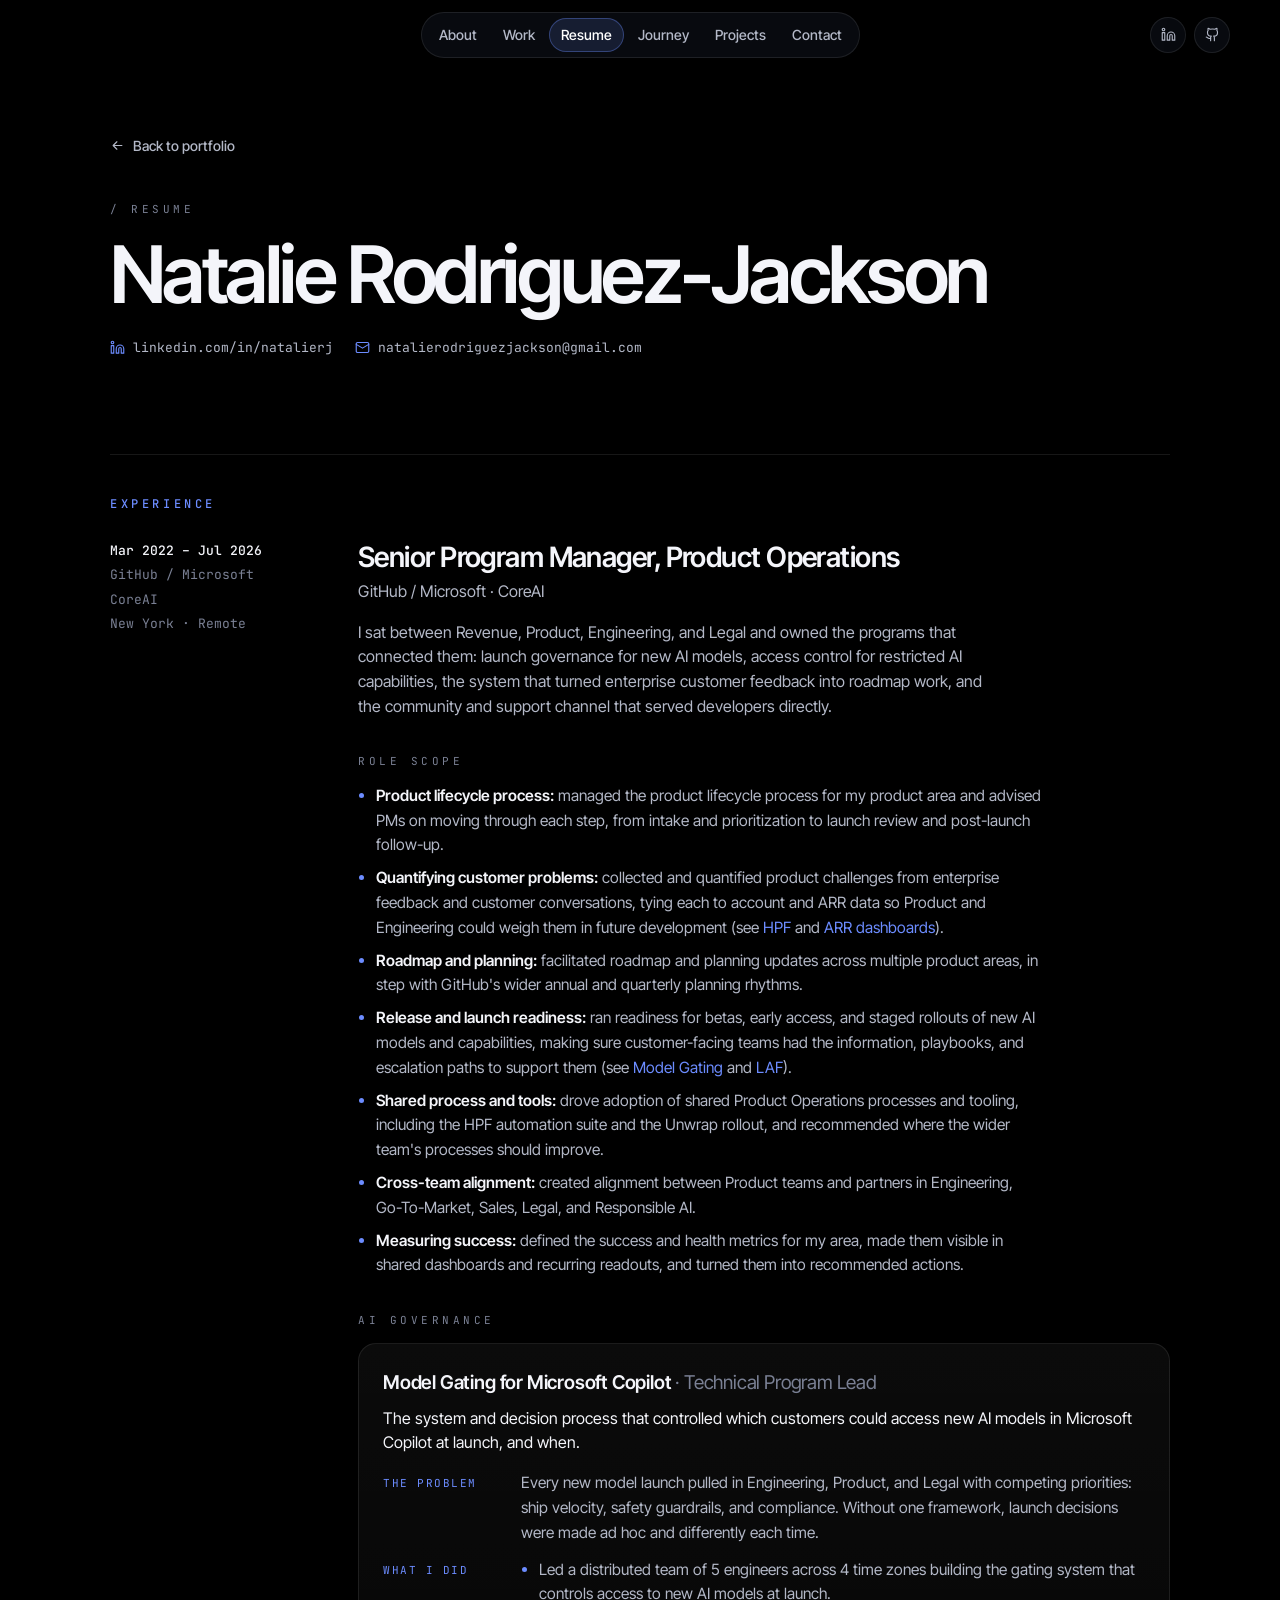
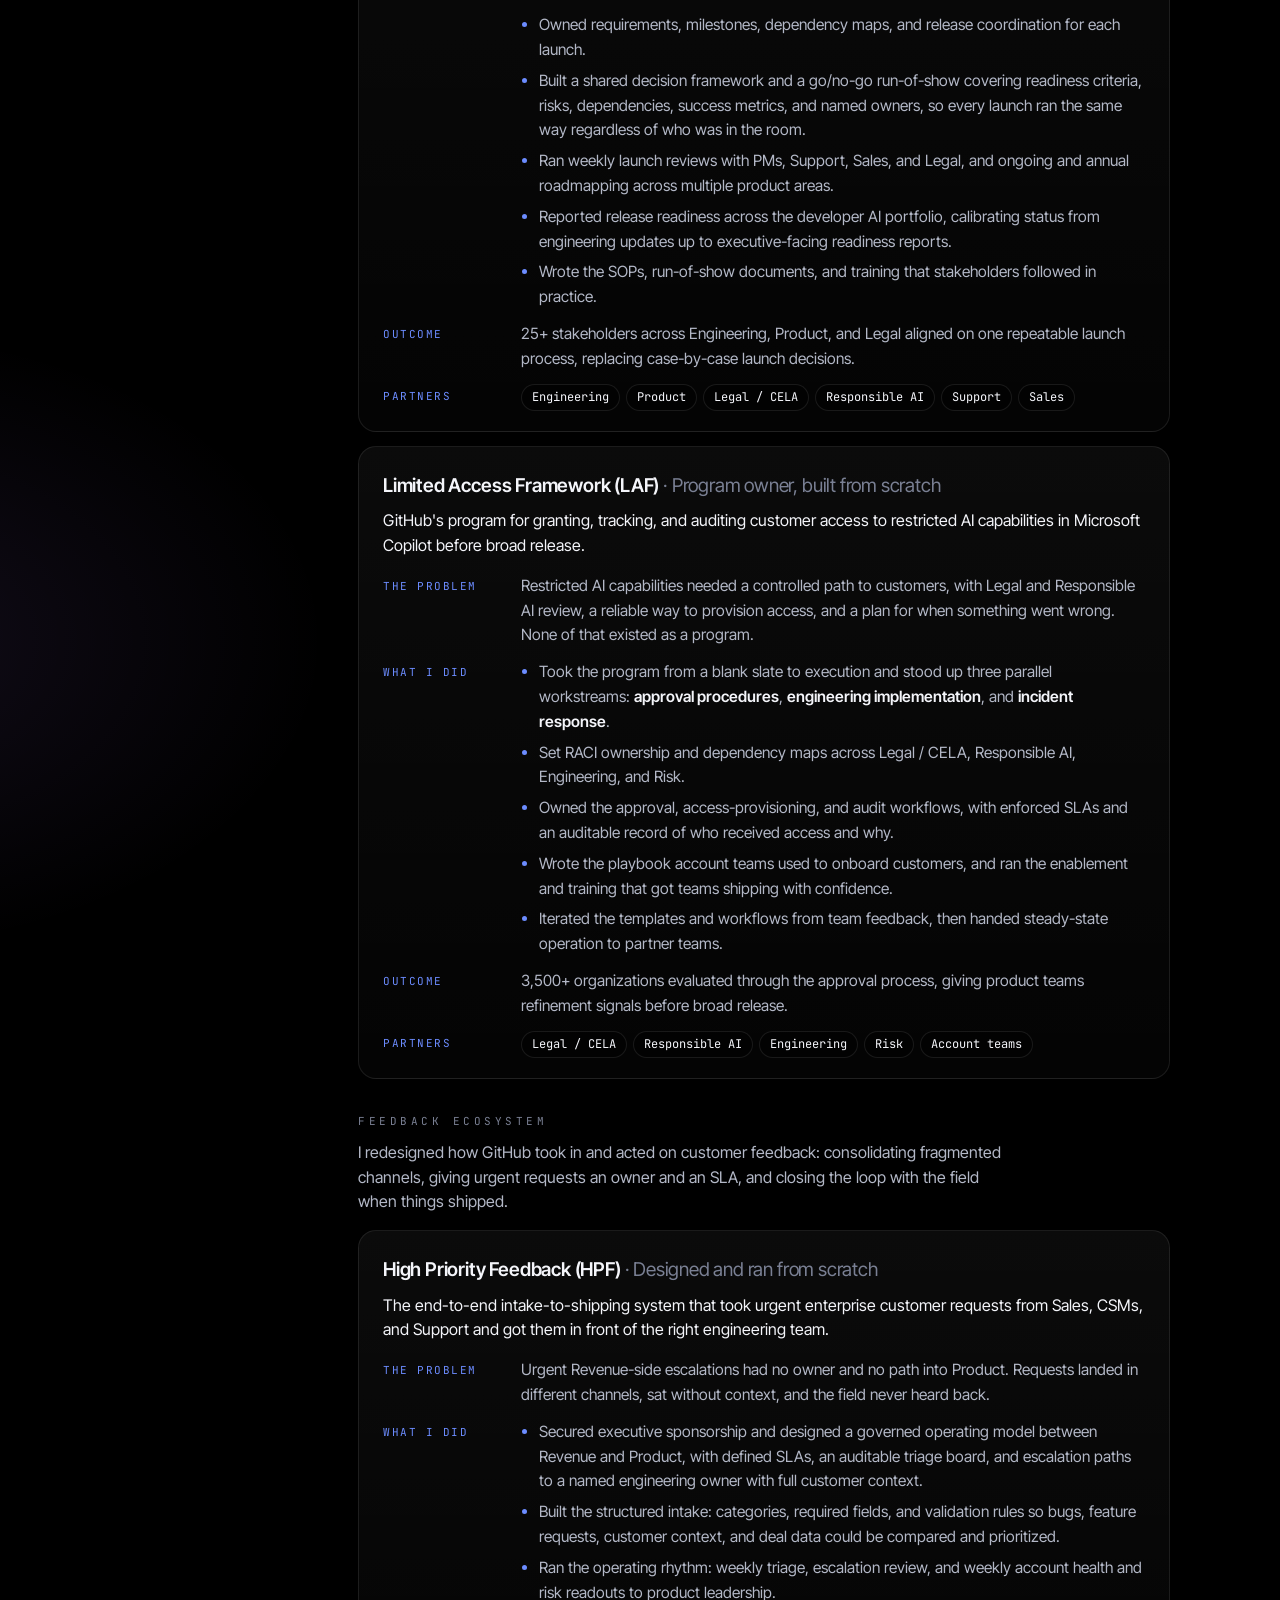
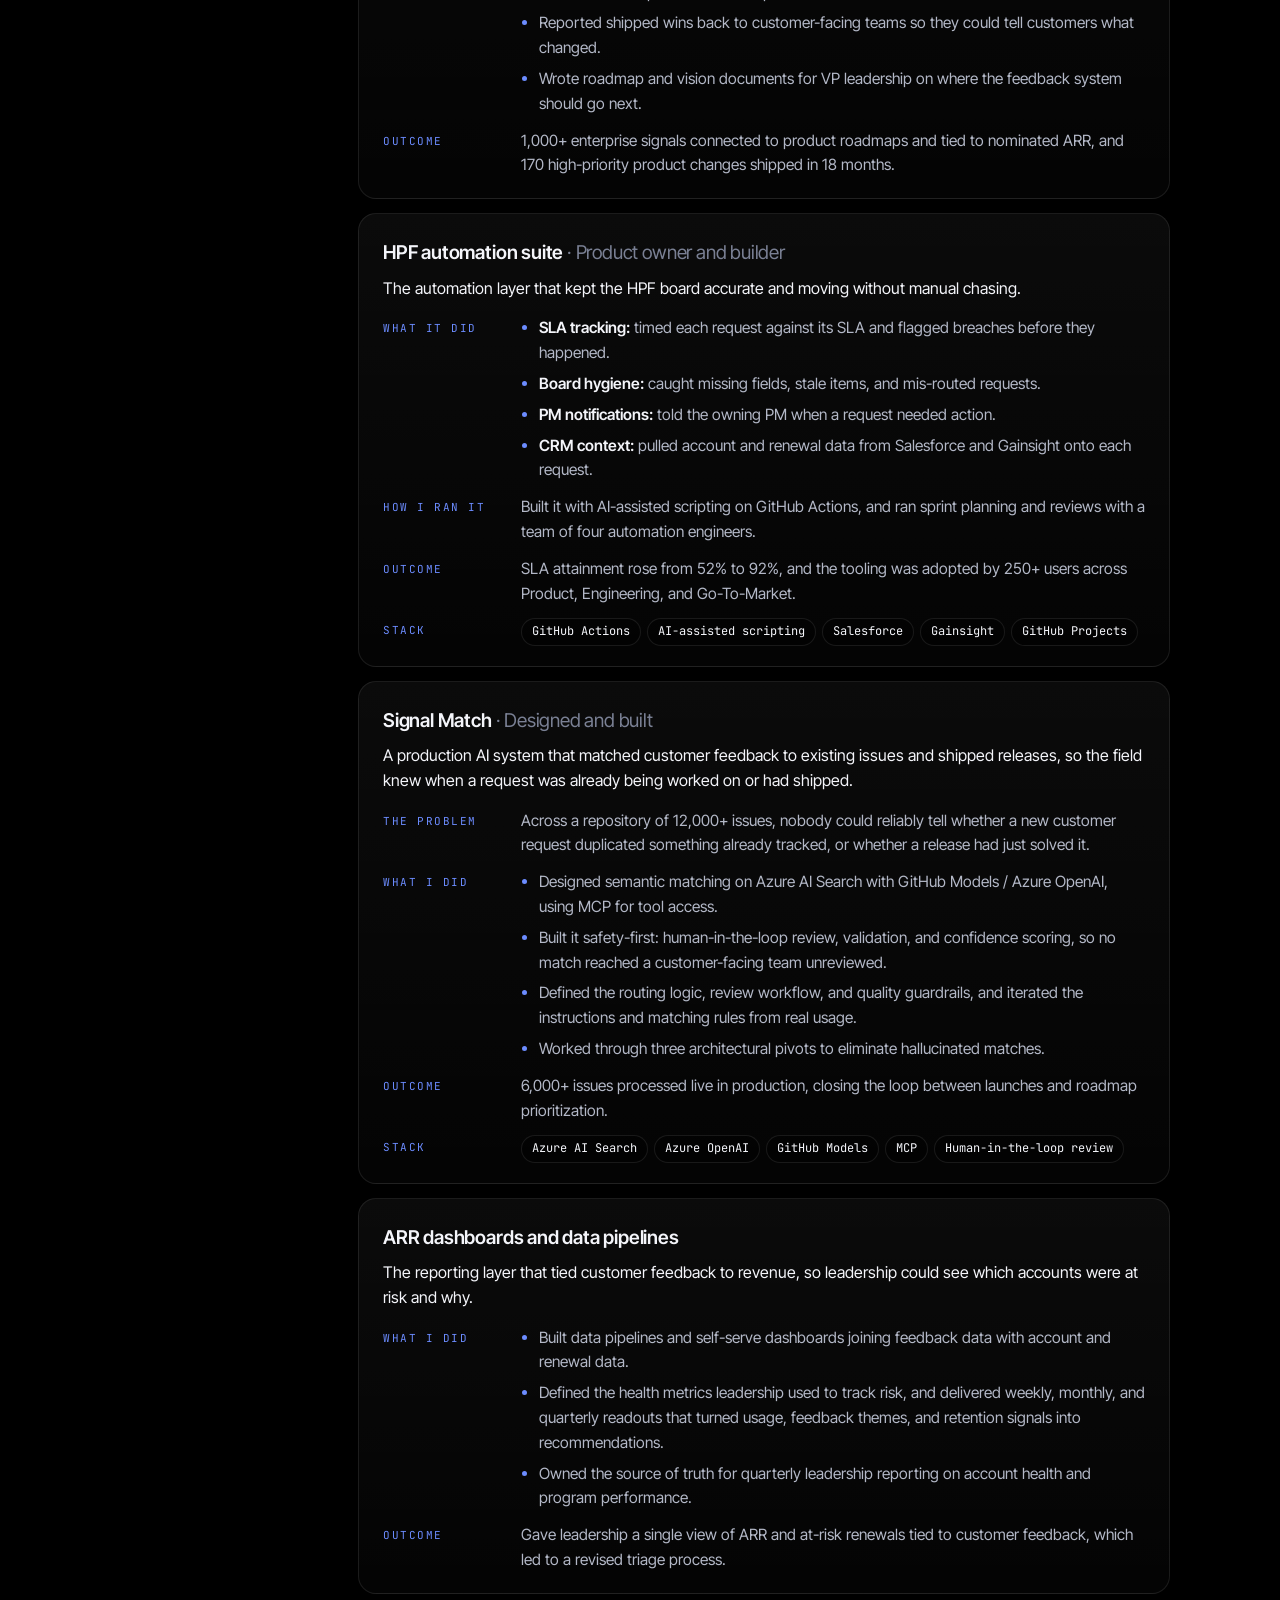
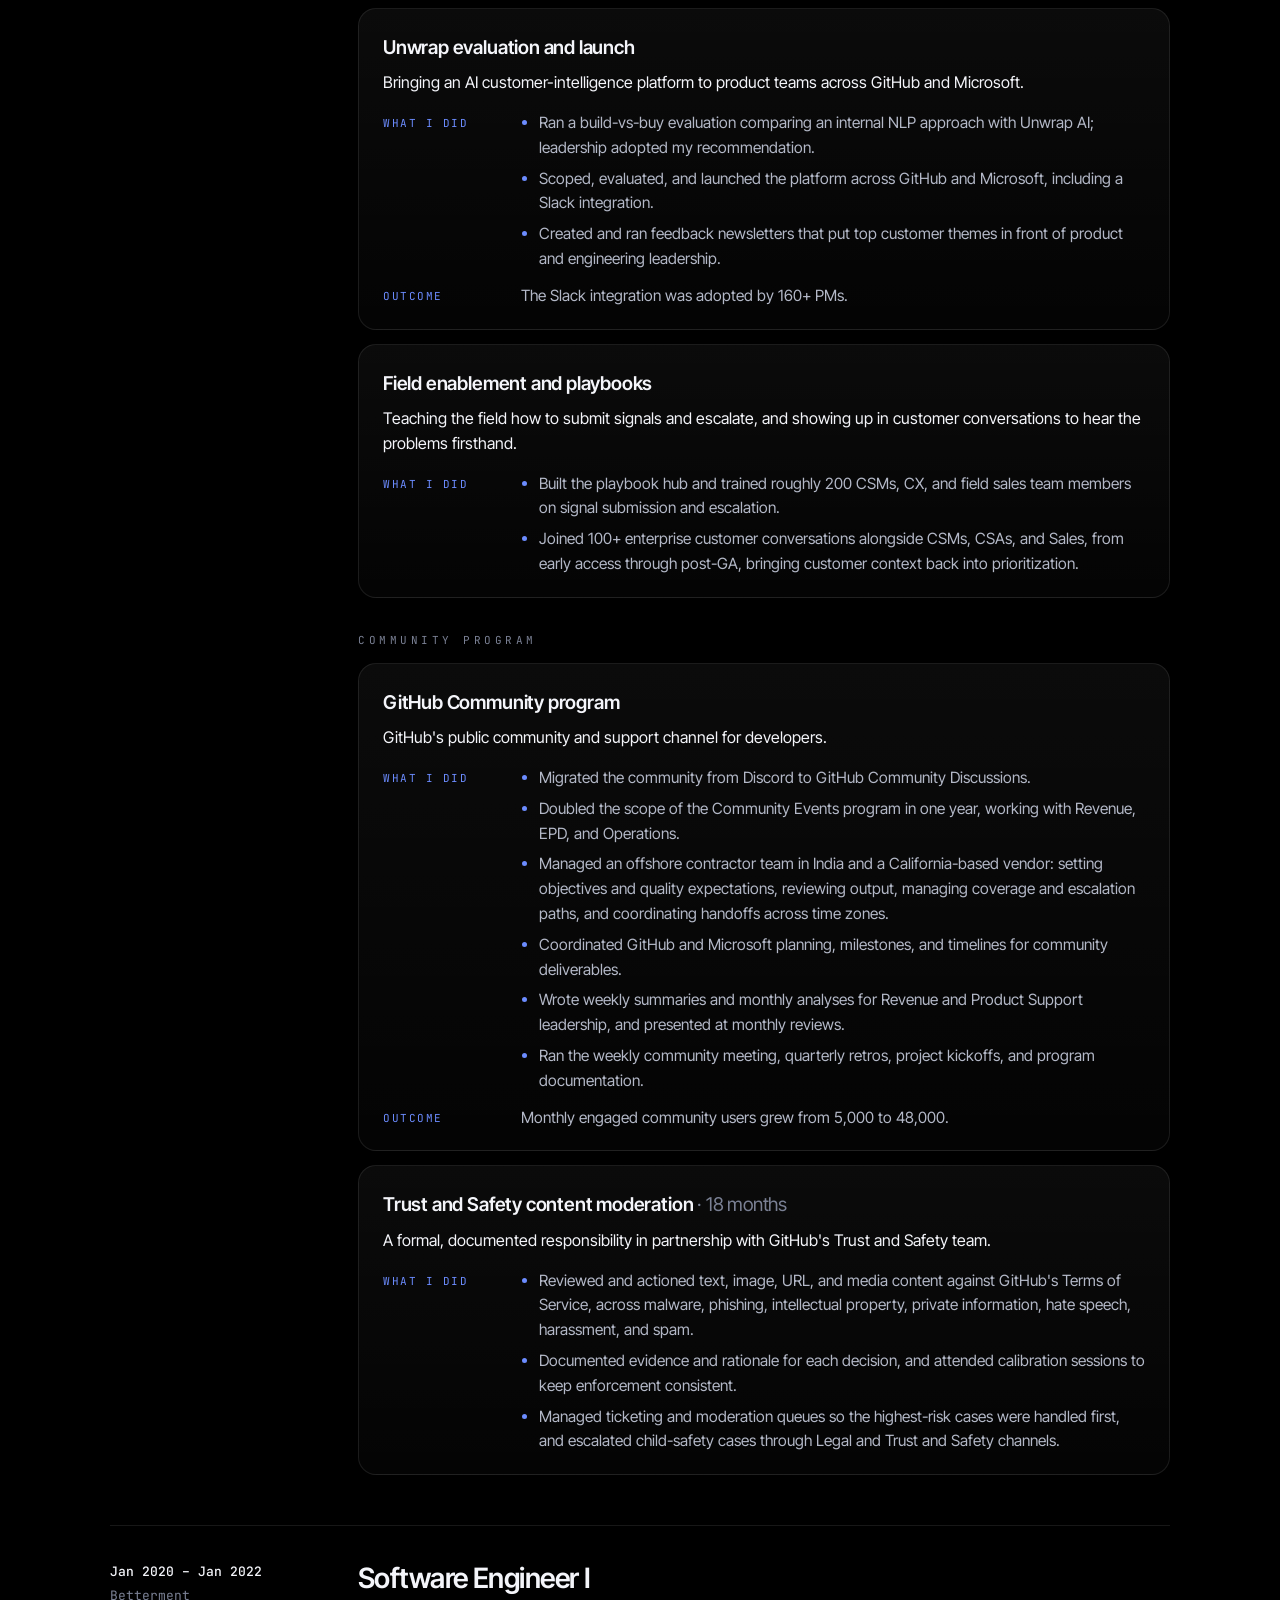
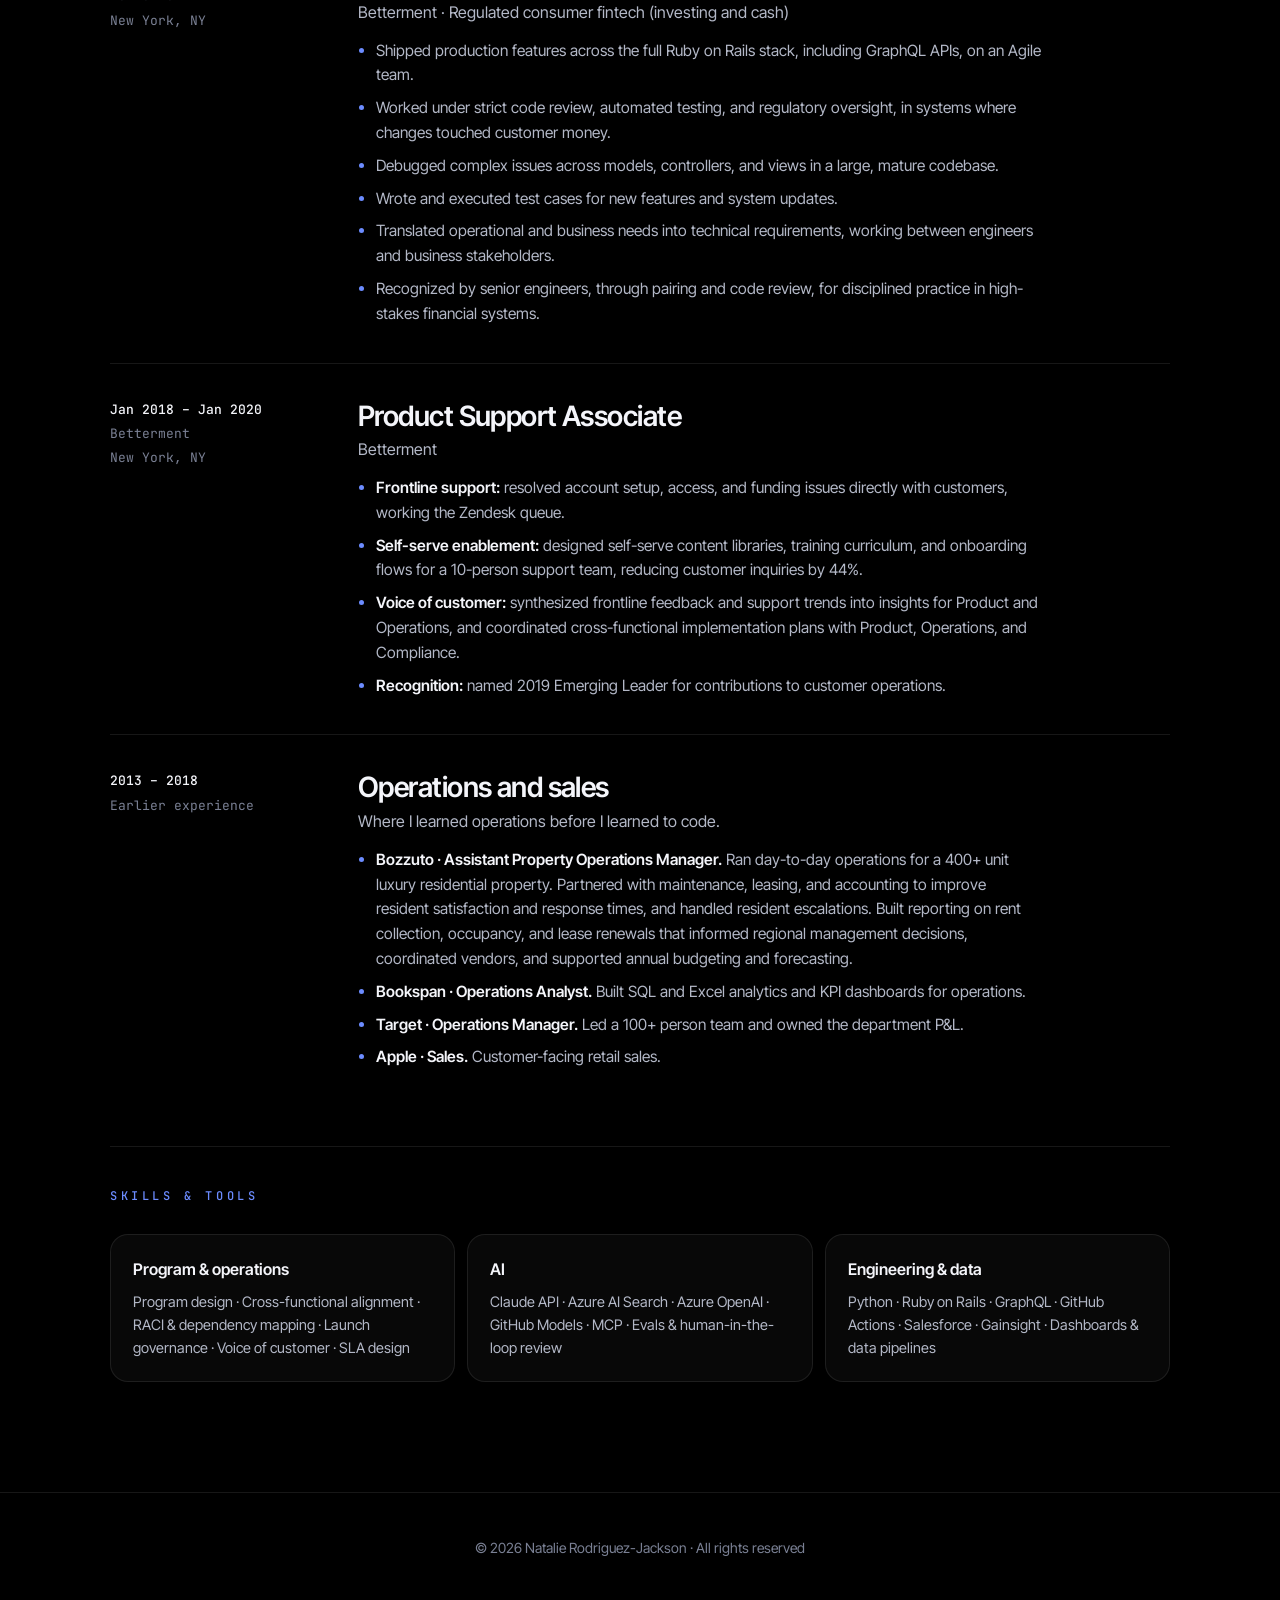
==== commit 6016fac2: "Add analytics, update HPF automation reach Co-Authored-By: Claude Opus 5.5 <noreply@anthropic.com>" ====
--- a/resume/index.html
+++ b/resume/index.html
@@ -157,7 +157,7 @@
               <dt>How I ran it</dt>
               <dd>Built it with AI-assisted scripting on GitHub Actions, and ran sprint planning and reviews with a team of four automation engineers.</dd>
               <dt>Outcome</dt>
-              <dd>SLA attainment rose from 52% to 92%, and the tooling was adopted by 50+ users across Product, Engineering, and Go-To-Market.</dd>
+              <dd>SLA attainment rose from 52% to 92%, and the tooling was adopted by 250+ users across Product, Engineering, and Go-To-Market.</dd>
               <dt>Stack</dt>
               <dd><div class="chips"><span class="chip">GitHub Actions</span><span class="chip">AI-assisted scripting</span><span class="chip">Salesforce</span><span class="chip">Gainsight</span><span class="chip">GitHub Projects</span></div></dd>
             </dl>
@@ -340,5 +340,6 @@
 </footer>
 
 <script src="../assets/js/site.js?v=14"></script>
+<script data-goatcounter="https://natalie-rodriguez.goatcounter.com/count" async src="//gc.zgo.at/count.js"></script>
 </body>
 </html>
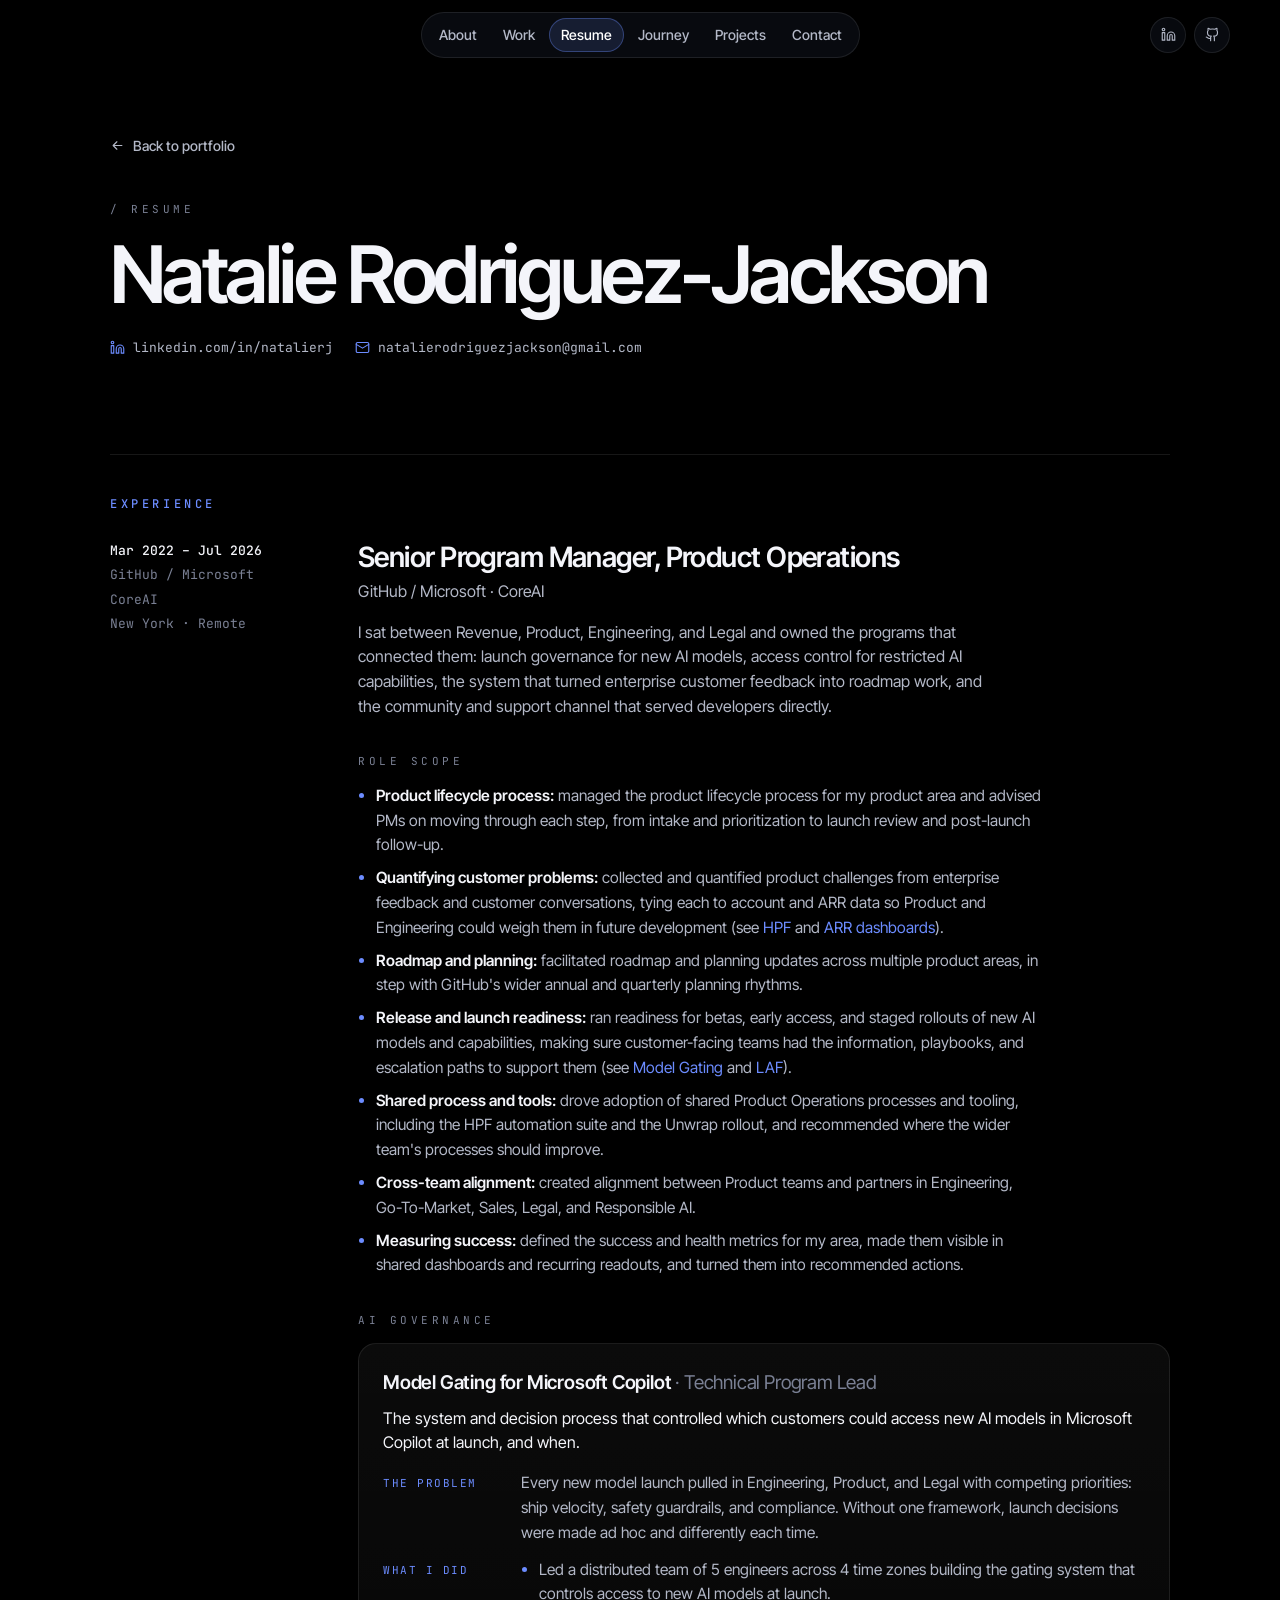
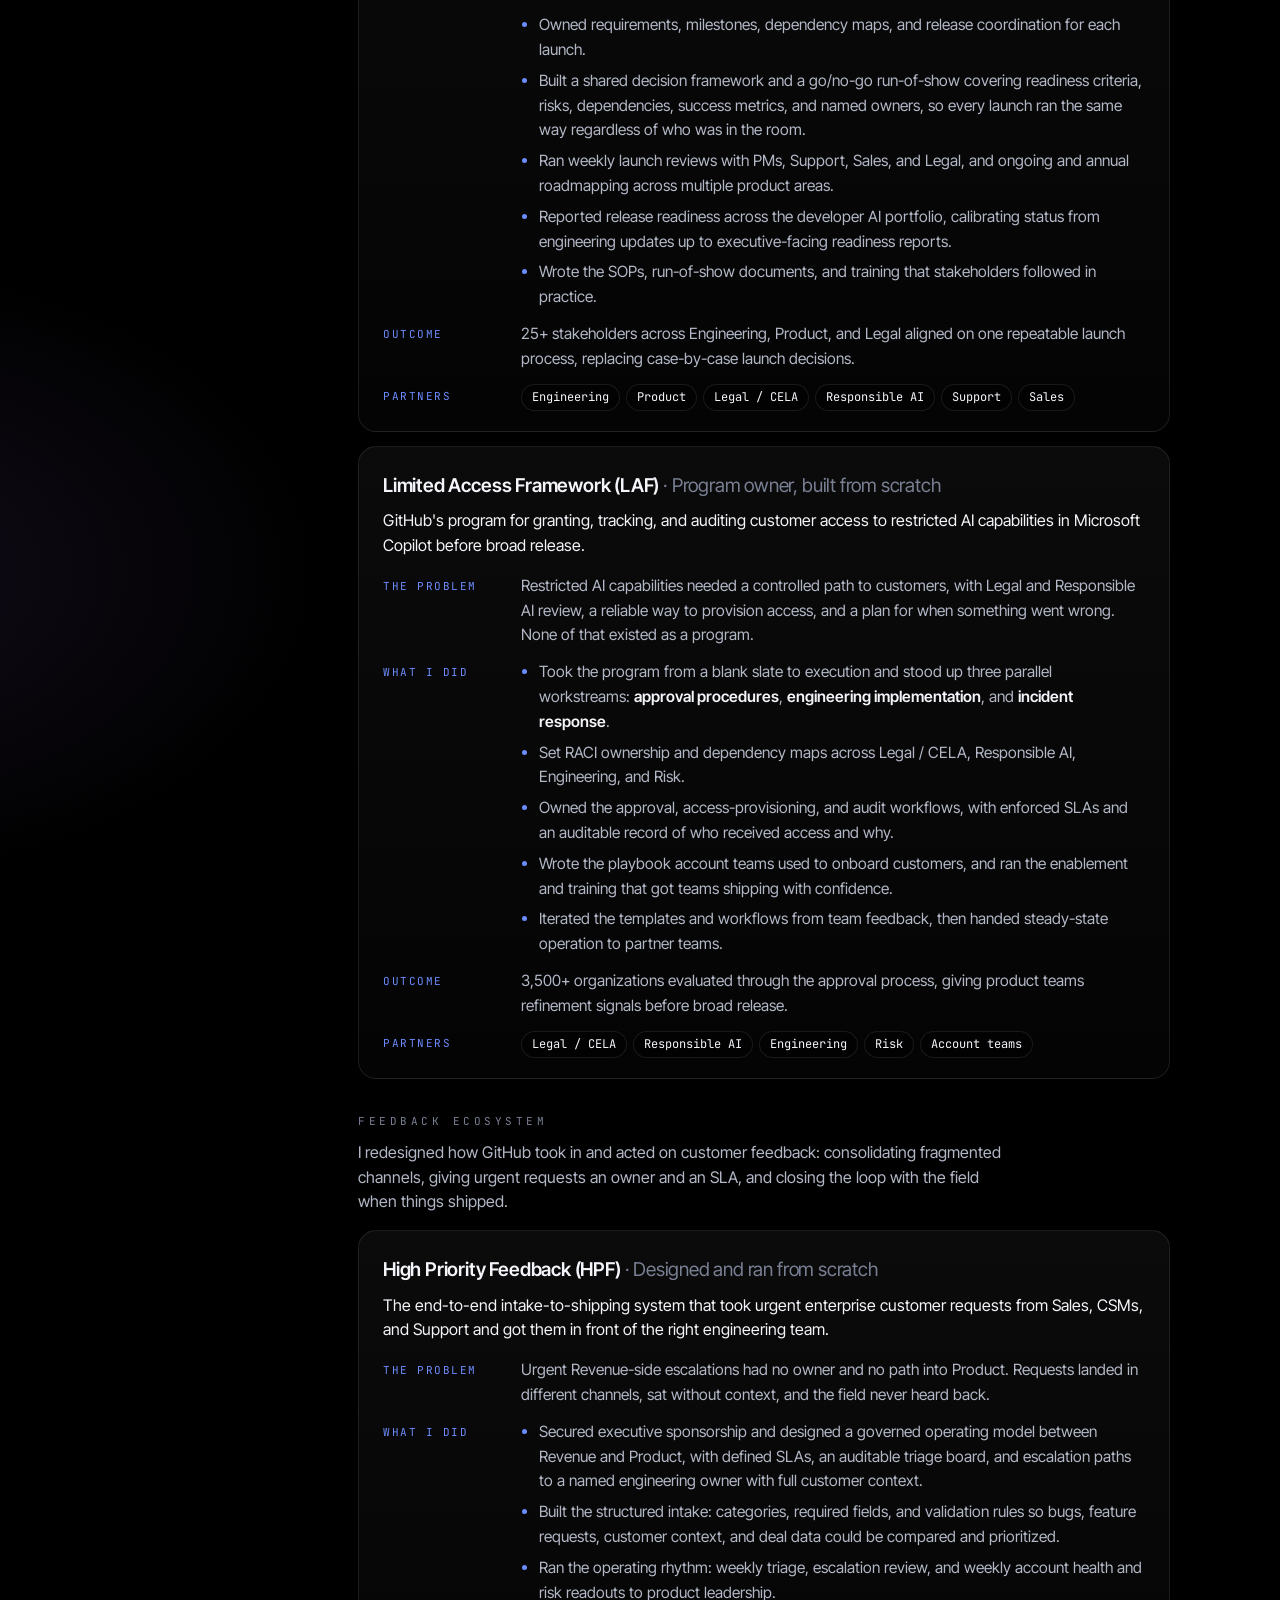
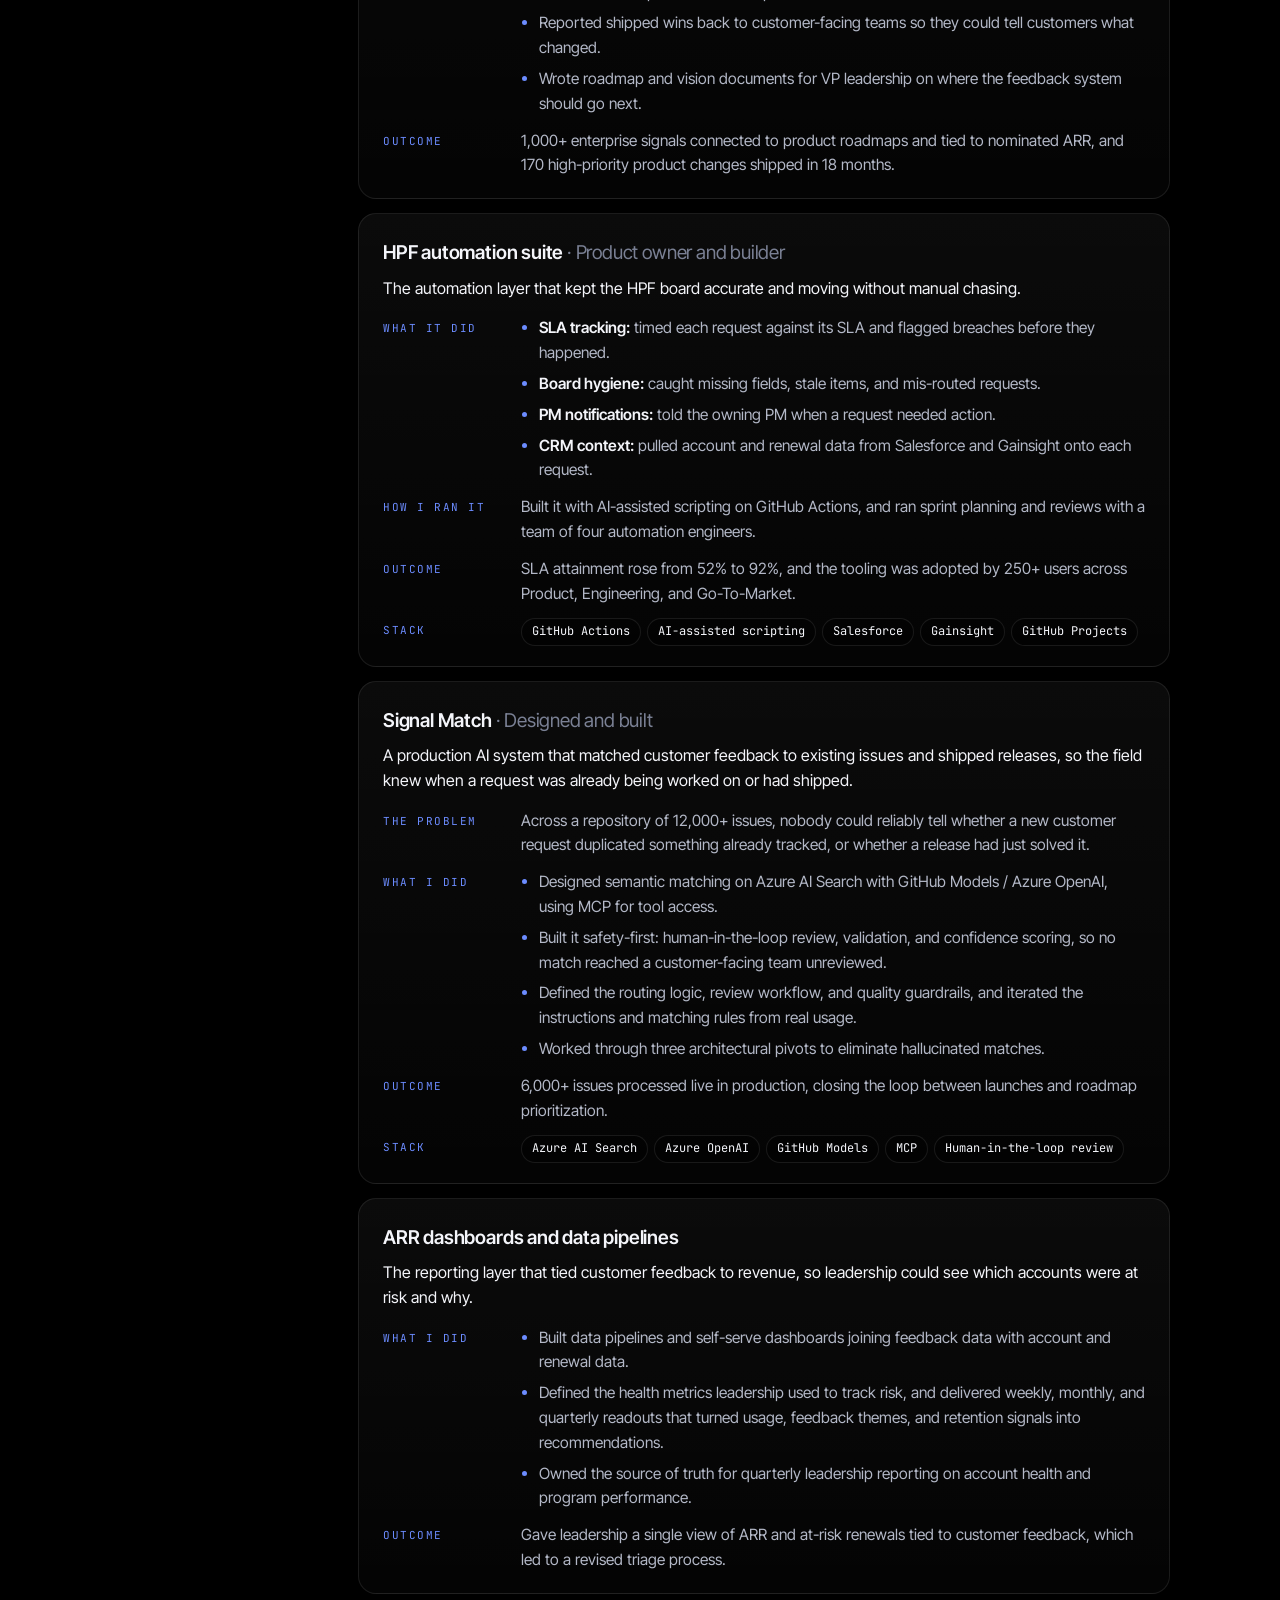
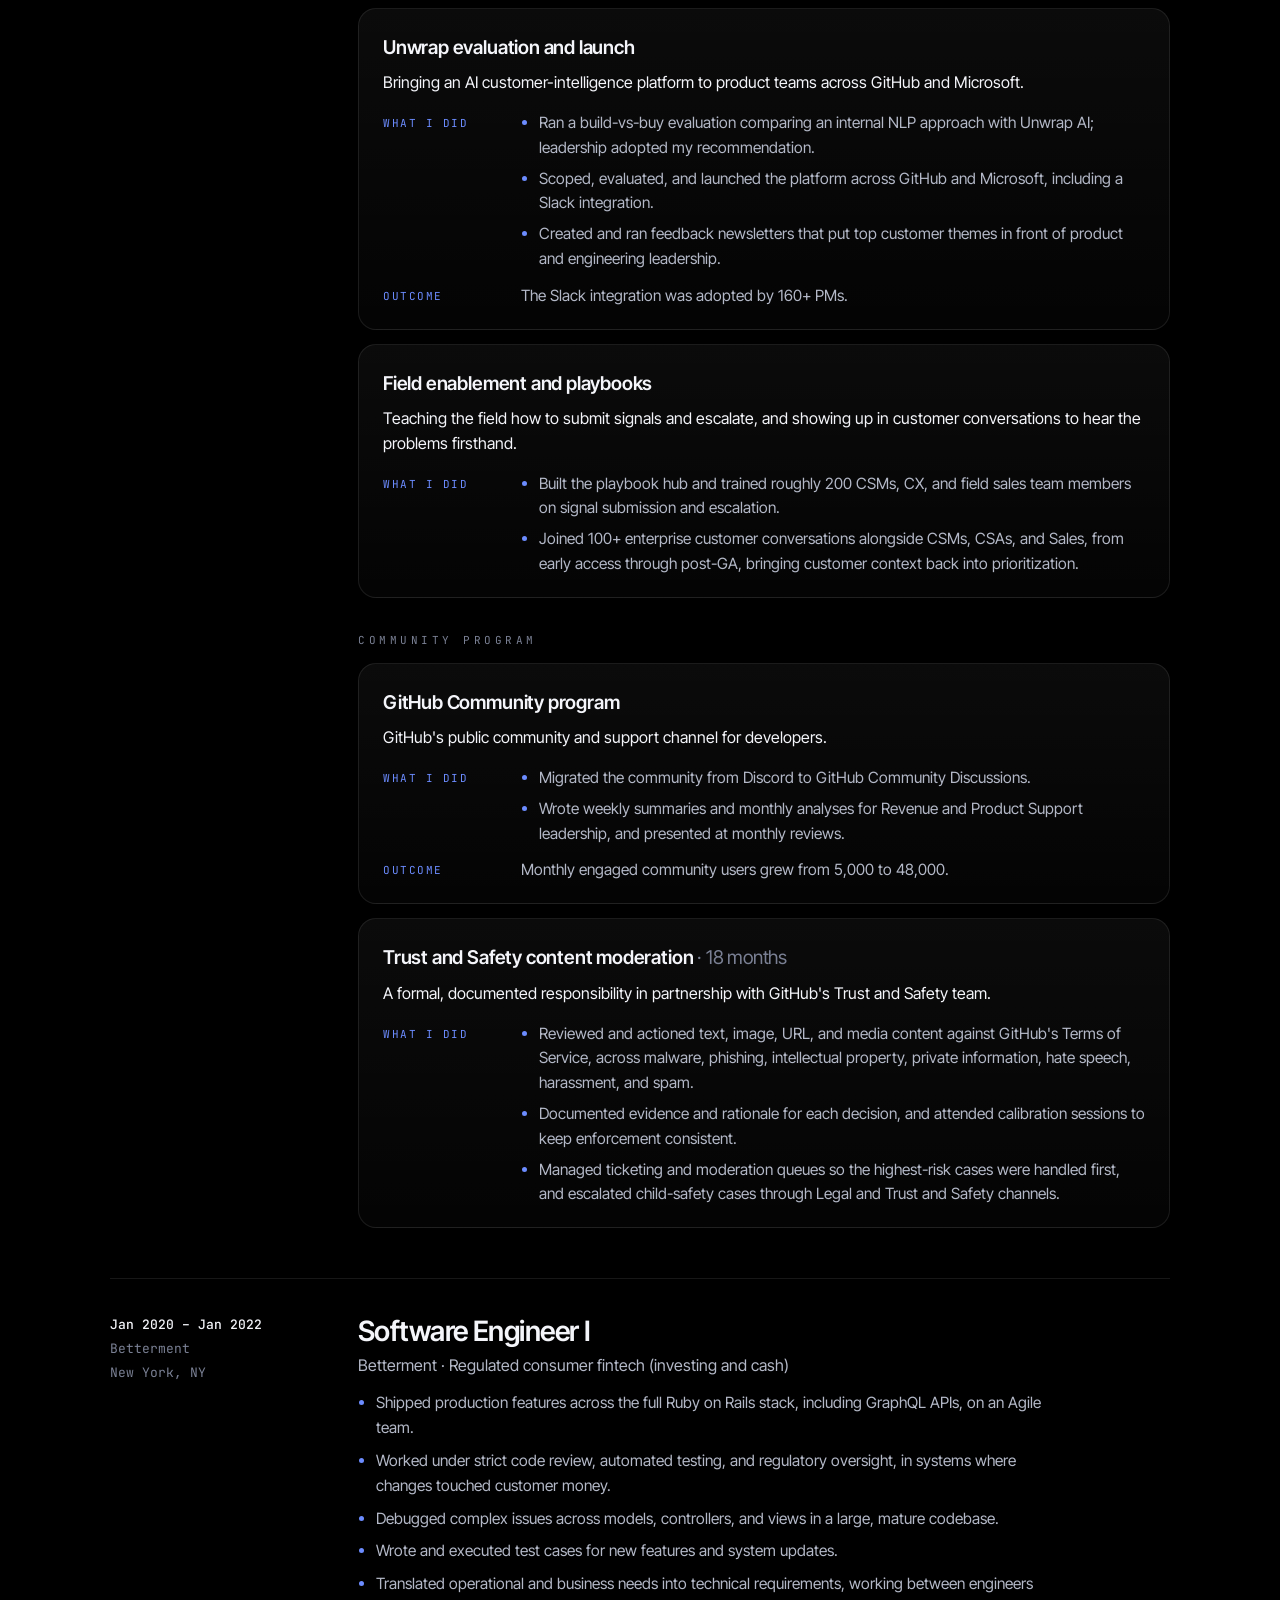
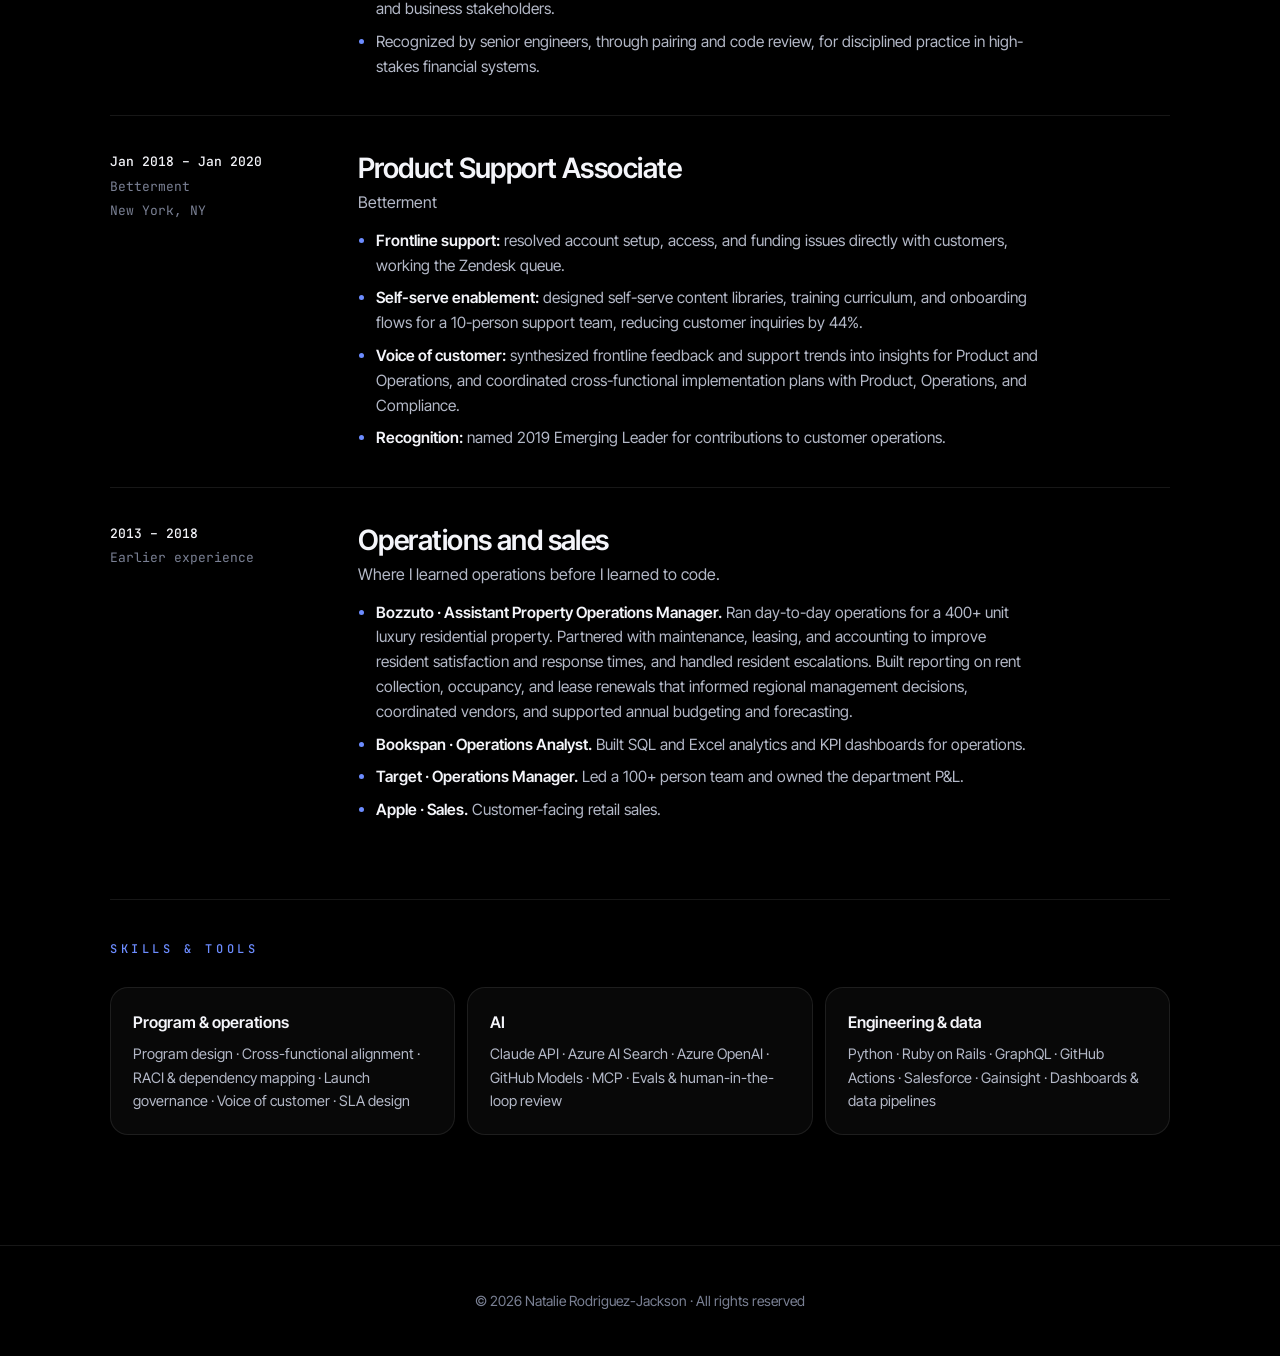
==== commit 3fbf8c7c: "Analytics, HPF reach, shorter community card Co-Authored-By: Claude Opus 5.5 <noreply@anthropic.com>" ====
--- a/resume/index.html
+++ b/resume/index.html
@@ -237,11 +237,7 @@
               <dt>What I did</dt>
               <dd><ul>
                 <li>Migrated the community from Discord to GitHub Community Discussions.</li>
-                <li>Doubled the scope of the Community Events program in one year, working with Revenue, EPD, and Operations.</li>
-                <li>Managed an offshore contractor team in India and a California-based vendor: setting objectives and quality expectations, reviewing output, managing coverage and escalation paths, and coordinating handoffs across time zones.</li>
-                <li>Coordinated GitHub and Microsoft planning, milestones, and timelines for community deliverables.</li>
                 <li>Wrote weekly summaries and monthly analyses for Revenue and Product Support leadership, and presented at monthly reviews.</li>
-                <li>Ran the weekly community meeting, quarterly retros, project kickoffs, and program documentation.</li>
               </ul></dd>
               <dt>Outcome</dt>
               <dd>Monthly engaged community users grew from 5,000 to 48,000.</dd>
